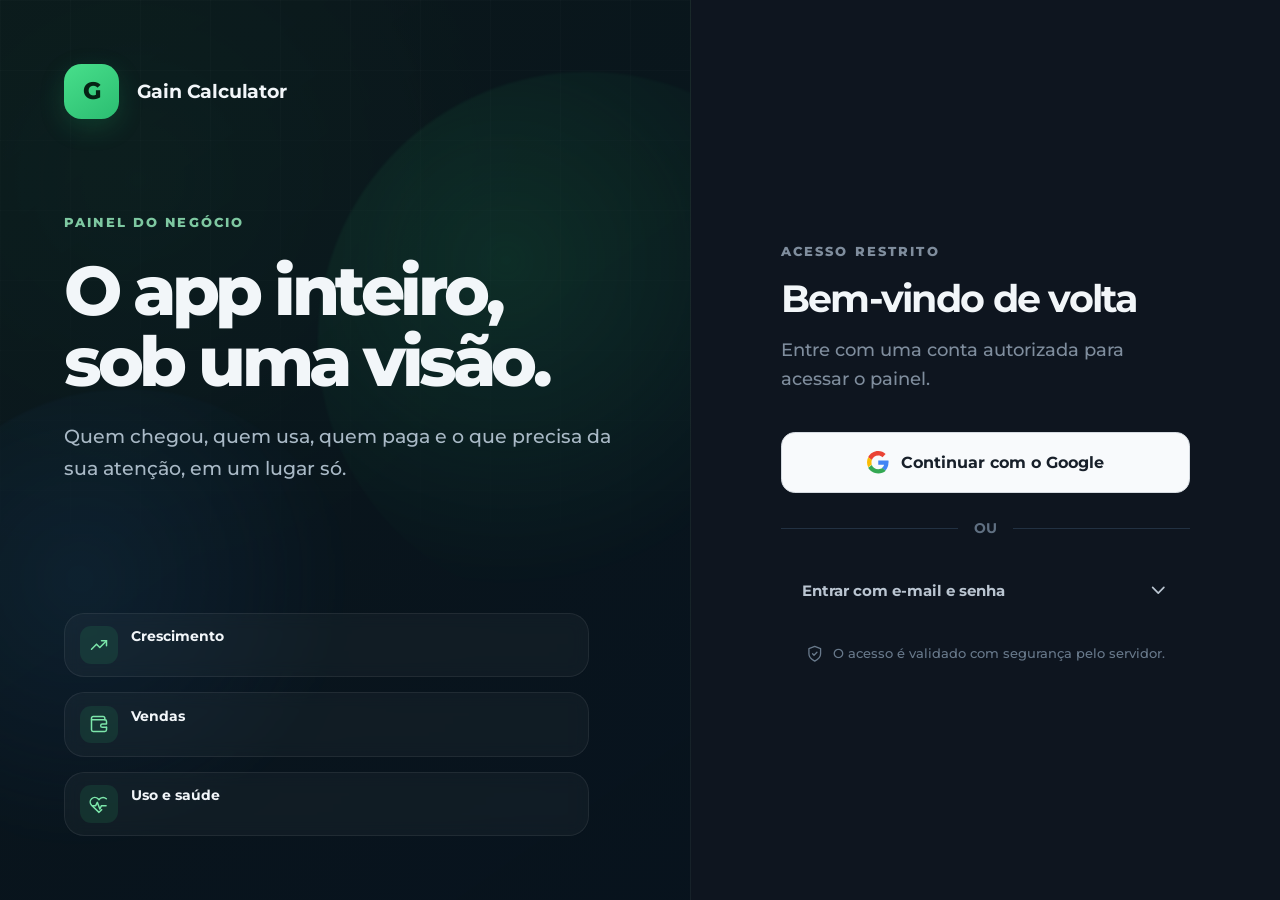
==== docs/admin/index.html @ 9982ad62 "Painel: passos da primeira vez na ordem real do app Co-Authored-By: Claude Opus 5.5 <noreply@anthrop" ====
<!doctype html>
<html lang="pt-BR">
<head>
  <meta charset="utf-8">
  <meta name="viewport" content="width=device-width, initial-scale=1, viewport-fit=cover">
  <meta name="theme-color" content="#0b1119">
  <meta name="description" content="Painel do Gain Calculator: novos usuários, vendas, uso do app e operação.">
  <title>Gain Control</title>
  <link rel="preconnect" href="https://fonts.googleapis.com">
  <link rel="preconnect" href="https://fonts.gstatic.com" crossorigin>
  <link href="https://fonts.googleapis.com/css2?family=Montserrat:wght@400;500;600;700;800&display=swap" rel="stylesheet">
  <link rel="stylesheet" href="./styles.css?v=20261112-mapa-de-uso-2">
</head>
<body>
  <svg class="svg-sprite" aria-hidden="true">
    <symbol id="i-activity" viewBox="0 0 24 24"><path d="M22 12h-4l-3 9L9 3l-3 9H2"/></symbol>
    <symbol id="i-alert" viewBox="0 0 24 24"><path d="m21.7 18-8-14a2 2 0 0 0-3.4 0l-8 14A2 2 0 0 0 4 21h16a2 2 0 0 0 1.7-3Z"/><path d="M12 9v4M12 17h.01"/></symbol>
    <symbol id="i-arrow-right" viewBox="0 0 24 24"><path d="M5 12h14M13 6l6 6-6 6"/></symbol>
    <symbol id="i-arrow-up" viewBox="0 0 24 24"><path d="M12 19V5M6 11l6-6 6 6"/></symbol>
    <symbol id="i-arrow-down" viewBox="0 0 24 24"><path d="M12 5v14M6 13l6 6 6-6"/></symbol>
    <symbol id="i-bar-chart" viewBox="0 0 24 24"><path d="M3 3v18h18M7 16v-5M12 16V8M17 16V5"/></symbol>
    <symbol id="i-bookmark" viewBox="0 0 24 24"><path d="M6 3h12a1 1 0 0 1 1 1v17l-7-4-7 4V4a1 1 0 0 1 1-1Z"/></symbol>
    <symbol id="i-bug" viewBox="0 0 24 24"><path d="m8 2 1.9 1.9M16 2l-1.9 1.9M9 7V6a3 3 0 0 1 6 0v1M8 11H3M21 11h-5M8 16H3M21 16h-5M18 11v3a6 6 0 0 1-12 0v-3a6 6 0 0 1 12 0ZM12 11v9"/></symbol>
    <symbol id="i-check" viewBox="0 0 24 24"><path d="m20 6-11 11-5-5"/></symbol>
    <symbol id="i-check-double" viewBox="0 0 24 24"><path d="m1.5 12.5 4 4 7.5-8.5"/><path d="m10 16.5 1.7 1.7L22.5 6"/></symbol>
    <symbol id="i-check-circle" viewBox="0 0 24 24"><circle cx="12" cy="12" r="9"/><path d="m8 12 2.5 2.5L16 9"/></symbol>
    <symbol id="i-chevron-down" viewBox="0 0 24 24"><path d="m6 9 6 6 6-6"/></symbol>
    <symbol id="i-chevron-right" viewBox="0 0 24 24"><path d="m9 18 6-6-6-6"/></symbol>
    <symbol id="i-clock" viewBox="0 0 24 24"><circle cx="12" cy="12" r="9"/><path d="M12 7v5l3 2"/></symbol>
    <symbol id="i-copy" viewBox="0 0 24 24"><rect x="8" y="8" width="12" height="12" rx="2"/><path d="M16 8V6a2 2 0 0 0-2-2H6a2 2 0 0 0-2 2v8a2 2 0 0 0 2 2h2"/></symbol>
    <symbol id="i-database" viewBox="0 0 24 24"><ellipse cx="12" cy="5" rx="8" ry="3"/><path d="M4 5v6c0 1.7 3.6 3 8 3s8-1.3 8-3V5M4 11v6c0 1.7 3.6 3 8 3s8-1.3 8-3v-6"/></symbol>
    <symbol id="i-device" viewBox="0 0 24 24"><rect x="7" y="2" width="10" height="20" rx="2"/><path d="M11 18h2"/></symbol>
    <symbol id="i-download" viewBox="0 0 24 24"><path d="M12 3v12m0 0 5-5m-5 5-5-5M5 21h14"/></symbol>
    <symbol id="i-external" viewBox="0 0 24 24"><path d="M15 3h6v6M10 14 21 3M18 13v6a2 2 0 0 1-2 2H5a2 2 0 0 1-2-2V8a2 2 0 0 1 2-2h6"/></symbol>
    <symbol id="i-filter" viewBox="0 0 24 24"><path d="M4 5h16M7 12h10M10 19h4"/></symbol>
    <symbol id="i-gauge" viewBox="0 0 24 24"><path d="M20 15a8 8 0 1 0-16 0M12 15l4-4M4.9 19h14.2"/></symbol>
    <symbol id="i-image" viewBox="0 0 24 24"><rect x="3" y="3" width="18" height="18" rx="2"/><circle cx="8.5" cy="8.5" r="1.5"/><path d="m21 15-5-5L5 21"/></symbol>
    <symbol id="i-heart-pulse" viewBox="0 0 24 24"><path d="M20.8 5.7a5.5 5.5 0 0 0-7.8 0L12 6.8l-1.1-1.1a5.5 5.5 0 0 0-7.8 7.8L12 22l3.2-3.2M3.5 14H8l2-4 3 8 2-4h5.5"/></symbol>
    <symbol id="i-key" viewBox="0 0 24 24"><circle cx="8" cy="15" r="4"/><path d="m11 12 9-9M16 4l4 4M14 6l2 2"/></symbol>
    <symbol id="i-layout" viewBox="0 0 24 24"><rect x="3" y="3" width="18" height="18" rx="2"/><path d="M9 3v18M9 9h12"/></symbol>
    <symbol id="i-loader" viewBox="0 0 24 24"><path d="M21 12a9 9 0 1 1-6.2-8.6"/></symbol>
    <symbol id="i-log-out" viewBox="0 0 24 24"><path d="M10 17l5-5-5-5M15 12H3M15 3h4a2 2 0 0 1 2 2v14a2 2 0 0 1-2 2h-4"/></symbol>
    <symbol id="i-menu" viewBox="0 0 24 24"><path d="M4 7h16M4 12h16M4 17h16"/></symbol>
    <symbol id="i-message" viewBox="0 0 24 24"><path d="M21 15a4 4 0 0 1-4 4H8l-5 3V7a4 4 0 0 1 4-4h10a4 4 0 0 1 4 4Z"/><path d="M8 9h8M8 13h5"/></symbol>
    <symbol id="i-more" viewBox="0 0 24 24"><circle cx="5" cy="12" r="1"/><circle cx="12" cy="12" r="1"/><circle cx="19" cy="12" r="1"/></symbol>
    <symbol id="i-package" viewBox="0 0 24 24"><path d="m12 3 9 5-9 5-9-5 9-5Z"/><path d="m3 8 9 5 9-5M3 8v8l9 5 9-5V8M12 13v8"/></symbol>
    <symbol id="i-paperclip" viewBox="0 0 24 24"><path d="M21 11.5 12.5 20a5.5 5.5 0 0 1-7.8-7.8l8.5-8.5a3.7 3.7 0 0 1 5.2 5.2l-8.5 8.5a1.8 1.8 0 0 1-2.6-2.6l7.9-7.8"/></symbol>
    <symbol id="i-plus" viewBox="0 0 24 24"><path d="M12 5v14M5 12h14"/></symbol>
    <symbol id="i-phone" viewBox="0 0 24 24"><path d="M22 16.9v3a2 2 0 0 1-2.2 2A19.8 19.8 0 0 1 3.1 5.2 2 2 0 0 1 5.1 3h3a2 2 0 0 1 2 1.7c.1 1 .4 2 .7 2.9a2 2 0 0 1-.5 2.1L9 11a16 16 0 0 0 4 4l1.3-1.3a2 2 0 0 1 2.1-.5c.9.3 1.9.6 2.9.7a2 2 0 0 1 1.7 2Z"/></symbol>
    <symbol id="i-refresh" viewBox="0 0 24 24"><path d="M20 11a8 8 0 1 0-2.3 5.7M20 4v7h-7"/></symbol>
    <symbol id="i-restore" viewBox="0 0 24 24"><path d="M3 12a9 9 0 1 0 3-6.7L3 8M3 3v5h5M12 7v5l3 2"/></symbol>
    <symbol id="i-search" viewBox="0 0 24 24"><circle cx="11" cy="11" r="7"/><path d="m20 20-4-4"/></symbol>
    <symbol id="i-send" viewBox="0 0 24 24"><path d="m22 2-7 20-4-9-9-4 20-7Z"/><path d="M22 2 11 13"/></symbol>
    <symbol id="i-server" viewBox="0 0 24 24"><rect x="3" y="4" width="18" height="6" rx="2"/><rect x="3" y="14" width="18" height="6" rx="2"/><path d="M7 7h.01M7 17h.01M11 7h6M11 17h6"/></symbol>
    <symbol id="i-shield" viewBox="0 0 24 24"><path d="M12 22s8-4 8-10V5l-8-3-8 3v7c0 6 8 10 8 10Z"/><path d="m9 12 2 2 4-4"/></symbol>
    <symbol id="i-sparkles" viewBox="0 0 24 24"><path d="m12 3-1.2 3.8L7 8l3.8 1.2L12 13l1.2-3.8L17 8l-3.8-1.2L12 3ZM5 15l-.8 2.2L2 18l2.2.8L5 21l.8-2.2L8 18l-2.2-.8L5 15ZM19 13l-.7 2.3L16 16l2.3.7L19 19l.7-2.3L22 16l-2.3-.7L19 13Z"/></symbol>
    <symbol id="i-trash" viewBox="0 0 24 24"><path d="M4 7h16M9 7V4.5A1.5 1.5 0 0 1 10.5 3h3A1.5 1.5 0 0 1 15 4.5V7M6 7l.9 12.1A2 2 0 0 0 8.9 21h6.2a2 2 0 0 0 2-1.9L18 7M10 11.5v5M14 11.5v5"/></symbol>
    <symbol id="i-terminal" viewBox="0 0 24 24"><rect x="3" y="4" width="18" height="16" rx="2"/><path d="m7 9 3 3-3 3M13 15h4"/></symbol>
    <symbol id="i-upload" viewBox="0 0 24 24"><path d="M12 21V9m0 0-5 5m5-5 5 5M5 3h14"/></symbol>
    <symbol id="i-users" viewBox="0 0 24 24"><path d="M16 21v-2a4 4 0 0 0-4-4H6a4 4 0 0 0-4 4v2M9 11a4 4 0 1 0 0-8 4 4 0 0 0 0 8ZM22 21v-2a4 4 0 0 0-3-3.9M16 3.1a4 4 0 0 1 0 7.8"/></symbol>
    <symbol id="i-x" viewBox="0 0 24 24"><path d="m6 6 12 12M18 6 6 18"/></symbol>
    <symbol id="i-wallet" viewBox="0 0 24 24"><path d="M19 7V5a2 2 0 0 0-2-2H5a2 2 0 0 0-2 2v14a2 2 0 0 0 2 2h14a2 2 0 0 0 2-2v-3"/><path d="M3 7h16a2 2 0 0 1 2 2v3h-5a2 2 0 0 0 0 4h5"/></symbol>
    <symbol id="i-cpu" viewBox="0 0 24 24"><rect x="5" y="5" width="14" height="14" rx="2"/><rect x="9" y="9" width="6" height="6" rx="1"/><path d="M9 2v3M15 2v3M9 19v3M15 19v3M2 9h3M2 15h3M19 9h3M19 15h3"/></symbol>
    <symbol id="i-trending" viewBox="0 0 24 24"><path d="m3 17 6-6 4 4 8-8"/><path d="M15 7h6v6"/></symbol>
    <symbol id="i-gift" viewBox="0 0 24 24"><rect x="3" y="8" width="18" height="4" rx="1"/><path d="M12 8v13M19 12v7a2 2 0 0 1-2 2H7a2 2 0 0 1-2-2v-7M7.5 8a2.5 2.5 0 0 1 0-5C9.5 3 12 8 12 8s2.5-5 4.5-5a2.5 2.5 0 0 1 0 5"/></symbol>
    <symbol id="i-info" viewBox="0 0 24 24"><circle cx="12" cy="12" r="9"/><path d="M12 16v-4M12 8h.01"/></symbol>
  </svg>

  <noscript>
    <div class="noscript">Este painel precisa de JavaScript para autenticar e consultar os dados administrativos.</div>
  </noscript>

  <section id="auth-view" class="auth-shell">
    <div class="auth-story" aria-hidden="true">
      <div class="auth-brand">
        <span class="brand-mark brand-mark--large">G</span>
        <span>Gain Calculator</span>
      </div>
      <div class="auth-message">
        <span class="eyebrow eyebrow--light">Painel do negócio</span>
        <h1>O app inteiro,<br>sob uma visão.</h1>
        <p>Quem chegou, quem usa, quem paga e o que precisa da sua atenção, em um lugar só.</p>
      </div>
      <div class="auth-features">
        <div><span class="feature-icon"><svg><use href="#i-trending"/></svg></span><span><strong>Crescimento</strong><small>Funil do cadastro à assinatura.</small></span></div>
        <div><span class="feature-icon"><svg><use href="#i-wallet"/></svg></span><span><strong>Vendas</strong><small>Receita, assinantes e testes acabando.</small></span></div>
        <div><span class="feature-icon"><svg><use href="#i-heart-pulse"/></svg></span><span><strong>Uso e saúde</strong><small>Quem usa, quem parou e o sistema.</small></span></div>
      </div>
      <span class="auth-orb auth-orb--one"></span>
      <span class="auth-orb auth-orb--two"></span>
    </div>

    <div class="auth-panel">
      <div class="auth-card">
        <div class="auth-mobile-brand">
          <span class="brand-mark">G</span>
          <span>Gain Control</span>
        </div>
        <span class="eyebrow">Acesso restrito</span>
        <h2>Bem-vindo de volta</h2>
        <p class="auth-copy">Entre com uma conta autorizada para acessar o painel.</p>

        <button id="google-login" class="button button--google" type="button">
          <svg class="google-mark" viewBox="0 0 48 48" aria-hidden="true">
            <path fill="#EA4335" d="M24 9.5c3.5 0 6.6 1.2 9 3.6l6.7-6.7C35.6 2.6 30.2 0 24 0 14.6 0 6.4 5.4 2.5 13.2l7.8 6.1C12.2 13.3 17.6 9.5 24 9.5z"/>
            <path fill="#4285F4" d="M46.1 24.6c0-1.6-.1-3.1-.4-4.6H24v9.1h12.4c-.5 2.9-2.2 5.3-4.7 6.9l7.3 5.7c4.3-3.9 6.8-9.7 6.8-17.1z"/>
            <path fill="#FBBC05" d="M10.3 28.7c-.5-1.4-.8-2.9-.8-4.7s.3-3.3.8-4.7l-7.8-6.1C.9 16.6 0 20.2 0 24s.9 7.4 2.5 10.8l7.8-6.1z"/>
            <path fill="#34A853" d="M24 48c6.5 0 11.9-2.1 15.9-5.8l-7.3-5.7c-2 1.4-4.7 2.3-8.6 2.3-6.4 0-11.8-3.8-13.7-9.1l-7.8 6.1C6.4 42.6 14.6 48 24 48z"/>
          </svg>
          Continuar com o Google
        </button>

        <div class="auth-divider"><span>ou</span></div>

        <button id="show-email-login" class="button button--quiet auth-email-toggle" type="button">
          Entrar com e-mail e senha
          <svg class="icon"><use href="#i-chevron-down"/></svg>
        </button>

        <form id="email-login-form" class="auth-form" hidden>
          <label class="field-label" for="email">E-mail</label>
          <div class="field-wrap">
            <input id="email" name="email" type="email" autocomplete="username" placeholder="voce@exemplo.com" required>
          </div>
          <label class="field-label" for="password">Senha</label>
          <div class="field-wrap">
            <input id="password" name="password" type="password" autocomplete="current-password" required>
          </div>
          <button id="email-login" class="button button--primary button--full" type="submit">Entrar no painel</button>
        </form>

        <div id="auth-message" class="inline-message inline-message--error" role="alert" hidden></div>
        <p class="auth-security"><svg class="icon"><use href="#i-shield"/></svg> O acesso é validado com segurança pelo servidor.</p>
      </div>
    </div>
  </section>

  <div id="app-view" class="app-shell" hidden>
    <div id="sidebar-backdrop" class="sidebar-backdrop" hidden></div>
    <aside id="sidebar" class="sidebar" aria-label="Navegação principal">
      <div class="sidebar-brand">
        <span class="brand-mark">G</span>
        <span class="brand-copy"><strong>Gain Control</strong><small>Painel do negócio</small></span>
        <button id="close-sidebar" class="icon-button sidebar-close" type="button" aria-label="Fechar menu"><svg class="icon"><use href="#i-x"/></svg></button>
      </div>

      <nav class="main-nav">
        <div class="nav-section">
          <span class="nav-label">Painel</span>
          <button class="nav-item" type="button" data-page="overview"><svg class="icon"><use href="#i-layout"/></svg><span>Visão geral</span></button>
        </div>
        <div class="nav-section">
          <span class="nav-label">Negócio</span>
          <button class="nav-item" type="button" data-page="growth"><svg class="icon"><use href="#i-trending"/></svg><span>Novos usuários</span></button>
          <button class="nav-item" type="button" data-page="sales"><svg class="icon"><use href="#i-wallet"/></svg><span>Vendas</span></button>
          <button class="nav-item" type="button" data-page="adoption"><svg class="icon"><use href="#i-bar-chart"/></svg><span>Uso e adoção</span></button>
        </div>
        <div class="nav-section">
          <span class="nav-label">Clientes</span>
          <button class="nav-item" type="button" data-page="users"><svg class="icon"><use href="#i-users"/></svg><span>Usuários</span><span id="nav-users-badge" class="nav-badge" hidden></span></button>
          <button class="nav-item" type="button" data-page="referrals"><svg class="icon"><use href="#i-gift"/></svg><span>Indicações</span></button>
          <button class="nav-item" type="button" data-page="broadcast"><svg class="icon"><use href="#i-send"/></svg><span>Comunicados</span></button>
        </div>
        <div class="nav-section">
          <span class="nav-label">Produto</span>
          <button class="nav-item" type="button" data-page="assistant"><svg class="icon"><use href="#i-message"/></svg><span>Gain IA</span><span class="nav-badge nav-badge--ai">IA</span></button>
          <button class="nav-item" type="button" data-page="news"><svg class="icon"><use href="#i-sparkles"/></svg><span>Novidades</span></button>
        </div>
        <div class="nav-section">
          <span class="nav-label">Sistema</span>
          <button class="nav-item" type="button" data-page="services"><svg class="icon"><use href="#i-server"/></svg><span>Status</span><span id="nav-services-status" class="nav-status-dot" hidden></span></button>
          <button class="nav-item" type="button" data-page="diagnostics"><svg class="icon"><use href="#i-bug"/></svg><span>Diagnósticos</span><span id="nav-diagnostics-badge" class="nav-badge nav-badge--alert" hidden></span></button>
          <button class="nav-item" type="button" data-page="whatsapp"><svg class="icon"><use href="#i-phone"/></svg><span>WhatsApp</span></button>
          <button class="nav-item" type="button" data-page="traces"><svg class="icon"><use href="#i-terminal"/></svg><span>Rastros</span></button>
          <button class="nav-item" type="button" data-page="vitals"><svg class="icon"><use href="#i-heart-pulse"/></svg><span>Travamentos</span></button>
        </div>
      </nav>

      <div class="sidebar-footer">
        <div class="environment-pill"><span class="status-dot status-dot--ok"></span><span>Produção</span></div>
        <button id="sidebar-account" class="account-card" type="button">
          <span id="sidebar-avatar" class="account-avatar">A</span>
          <span class="account-copy"><strong id="sidebar-account-name">Administrador</strong><small id="sidebar-account-email"></small></span>
          <svg class="icon"><use href="#i-more"/></svg>
        </button>
        <div id="account-menu" class="account-menu" hidden>
          <div class="account-menu-head"><strong id="menu-account-email"></strong><small>Sessão desta aba</small></div>
          <button id="logout" type="button"><svg class="icon"><use href="#i-log-out"/></svg>Sair com segurança</button>
        </div>
      </div>
    </aside>

    <div class="workspace">
      <header class="topbar">
        <button id="open-sidebar" class="icon-button mobile-menu" type="button" aria-label="Abrir menu"><svg class="icon"><use href="#i-menu"/></svg></button>
        <div class="topbar-title">
          <span id="page-eyebrow" class="eyebrow">Painel</span>
          <h1 id="page-title">Visão geral</h1>
        </div>
        <div class="topbar-actions">
          <div id="sync-copy" class="sync-copy"><span class="status-dot status-dot--ok"></span><span id="last-sync">Aguardando dados</span></div>
          <button id="refresh-page" class="button button--secondary button--compact" type="button">
            <svg class="icon"><use href="#i-refresh"/></svg><span>Atualizar</span>
          </button>
          <button id="topbar-account" class="topbar-avatar" type="button" aria-label="Abrir menu da conta">A</button>
        </div>
      </header>

      <main id="page-content" class="page-content" tabindex="-1"></main>
    </div>
  </div>

  <dialog id="detail-dialog" class="detail-dialog" aria-labelledby="detail-title">
    <div id="detail-content" class="detail-content"></div>
  </dialog>

  <dialog id="confirm-dialog" class="confirm-dialog" aria-labelledby="confirm-title">
    <form method="dialog" class="confirm-card">
      <span id="confirm-icon" class="confirm-icon"><svg><use href="#i-alert"/></svg></span>
      <span id="confirm-eyebrow" class="eyebrow">Confirmação</span>
      <h2 id="confirm-title">Confirmar ação</h2>
      <p id="confirm-message"></p>
      <div id="confirm-extra"></div>
      <div class="confirm-actions">
        <button class="button button--secondary" value="cancel">Cancelar</button>
        <button id="confirm-action" class="button button--danger" value="confirm">Confirmar</button>
      </div>
    </form>
  </dialog>

  <div id="toast-region" class="toast-region" aria-live="polite" aria-atomic="true"></div>

  <script src="./app.js?v=20261112-mapa-de-uso-2" defer></script>
</body>
</html>
---- docs/admin/styles.css ----
:root {
  color-scheme: dark;
  --font: "Montserrat", system-ui, -apple-system, BlinkMacSystemFont, "Segoe UI", sans-serif;
  --bg: #0a0f16;
  --bg-soft: #0e151f;
  --sidebar: #0b1119;
  --surface: #111a25;
  --surface-2: #162230;
  --surface-3: #1b2938;
  --field: #0d151f;
  --line: #223142;
  --line-soft: #192737;
  --text: #f2f6f9;
  --text-soft: #bac5d1;
  --muted: #7f8d9d;
  --green: #34d47b;
  --green-strong: #20c96d;
  --green-soft: rgba(52, 212, 123, .12);
  --blue: #5b9bff;
  --blue-soft: rgba(91, 155, 255, .12);
  --purple: #a17af6;
  --purple-soft: rgba(161, 122, 246, .12);
  --yellow: #f5c84b;
  --yellow-soft: rgba(245, 200, 75, .12);
  --red: #ff6b70;
  --red-soft: rgba(255, 107, 112, .12);
  --cyan: #4dd8e6;
  --cyan-soft: rgba(77, 216, 230, .12);
  --shadow: 0 20px 60px rgba(0, 0, 0, .22);
  --shadow-soft: 0 10px 30px rgba(0, 0, 0, .13);
  --radius-sm: 0.625rem;
  --radius: 0.875rem;
  --radius-lg: 1.25rem;
  --radius-xl: 1.625rem;
  --sidebar-width: 16.25rem;
  --topbar-height: 5rem;
}

* { box-sizing: border-box; }

/* Escala do painel ------------------------------------------------------
   Todo o dimensionamento deste arquivo esta em rem, entao esta unica linha
   comanda o tamanho aparente do hub inteiro: 125% entrega, com o navegador
   em 100%, o mesmo tamanho que antes so aparecia com o zoom em 125%.
   Os pontos de quebra la embaixo acompanham a escala (originais x 1,25).
   Ajustar so este valor reescala tipografia, espacamentos e controles juntos. */
html {
  font-size: 125%;
  min-width: 320px;
  background: var(--bg);
  scroll-behavior: smooth;
}

/* Em telas estreitas a escala volta ao natural: ampliar num aparelho de mao
   tiraria conteudo da tela em vez de facilitar a leitura. */
@media (max-width: 600px) { html { font-size: 106.25%; } }

body {
  min-height: 100vh;
  margin: 0;
  overflow-x: hidden;
  background:
    radial-gradient(56.25rem 35rem at 85% -20%, rgba(39, 97, 158, .09), transparent 70%),
    var(--bg);
  color: var(--text);
  font: 500 0.875rem/1.55 var(--font);
  -webkit-font-smoothing: antialiased;
}

button, input, select, textarea { font: inherit; }
button { color: inherit; }
button, [role="button"] { -webkit-tap-highlight-color: transparent; }
a { color: inherit; }
[hidden] { display: none !important; }

::selection { background: rgba(52, 212, 123, .24); color: #fff; }
::-webkit-scrollbar { width: 0.625rem; height: 0.625rem; }
::-webkit-scrollbar-track { background: transparent; }
::-webkit-scrollbar-thumb { border: 3px solid transparent; border-radius: 999px; background: #344457; background-clip: padding-box; }
::-webkit-scrollbar-thumb:hover { background: #42546a; background-clip: padding-box; }

.svg-sprite { position: absolute; width: 0; height: 0; overflow: hidden; }
.icon { width: 1.125rem; height: 1.125rem; flex: 0 0 auto; fill: none; stroke: currentColor; stroke-width: 1.8; stroke-linecap: round; stroke-linejoin: round; }
.spin { animation: spin .75s linear infinite; }
@keyframes spin { to { transform: rotate(360deg); } }

.noscript {
  position: fixed; z-index: 999; inset: 1rem 1rem auto; padding: 0.875rem 1.125rem;
  border: 1px solid rgba(255, 107, 112, .3); border-radius: var(--radius);
  background: #25151a; color: #ffdadd; text-align: center;
}

/* Autenticação */
.auth-shell { min-height: 100vh; display: grid; grid-template-columns: minmax(27.5rem, 1.08fr) minmax(26.25rem, .92fr); }
.auth-story {
  position: relative; isolation: isolate; min-height: 100vh; overflow: hidden;
  display: flex; flex-direction: column; padding: clamp(2.125rem, 5vw, 4.5rem);
  background:
    linear-gradient(145deg, rgba(11, 25, 27, .86), rgba(7, 19, 30, .94)),
    radial-gradient(circle at 20% 20%, #164d34, transparent 42%);
  border-right: 1px solid rgba(255, 255, 255, .06);
}
.auth-story::before {
  content: ""; position: absolute; z-index: -2; inset: 0;
  background:
    linear-gradient(rgba(255,255,255,.025) 1px, transparent 1px),
    linear-gradient(90deg, rgba(255,255,255,.025) 1px, transparent 1px);
  background-size: 3.5rem 3.5rem;
  mask-image: linear-gradient(to bottom, rgba(0,0,0,.7), transparent 90%);
}
.auth-brand { display: flex; align-items: center; gap: 0.875rem; font-weight: 700; font-size: 0.9375rem; letter-spacing: -.01em; }
.brand-mark {
  width: 2.375rem; height: 2.375rem; display: grid; place-items: center; flex: 0 0 auto;
  border-radius: 0.75rem; background: linear-gradient(145deg, #48df8b, #2bbd71);
  color: #062214; font-size: 1.0625rem; font-weight: 800; box-shadow: 0 8px 26px rgba(32,201,109,.18);
}
.brand-mark--large { width: 2.75rem; height: 2.75rem; border-radius: 0.875rem; font-size: 1.1875rem; }
.auth-message { max-width: 40.625rem; margin: auto 0 2rem; }
.eyebrow { color: var(--muted); font-size: 0.625rem; font-weight: 800; letter-spacing: .17em; line-height: 1.2; text-transform: uppercase; }
.eyebrow--light { color: rgba(151, 238, 190, .82); }
.auth-message h1 { margin: 1.0625rem 0 1.25rem; font-size: clamp(2.625rem, 5.4vw, 4.75rem); line-height: 1.02; letter-spacing: -.065em; font-weight: 800; }
.auth-message p { max-width: 35.625rem; margin: 0; color: #a9b9c6; font-size: clamp(0.9375rem, 1.25vw, 1.125rem); line-height: 1.7; }
.auth-features { display: grid; grid-template-columns: repeat(3, 1fr); gap: 0.75rem; margin-top: auto; }
.auth-features > div {
  min-width: 0; display: flex; align-items: flex-start; gap: 0.6875rem; padding: 0.875rem;
  border: 1px solid rgba(255,255,255,.07); border-radius: 1rem; background: rgba(255,255,255,.035); backdrop-filter: blur(8px);
}
.feature-icon { width: 1.875rem; height: 1.875rem; display: grid; place-items: center; flex: 0 0 auto; border-radius: 0.5625rem; background: rgba(52,212,123,.11); color: #7ce6aa; }
.feature-icon svg { width: 1rem; height: 1rem; fill: none; stroke: currentColor; stroke-width: 1.8; stroke-linecap: round; stroke-linejoin: round; }
.auth-features strong, .auth-features small { display: block; }
.auth-features strong { margin-top: 1px; font-size: 0.6875rem; line-height: 1.35; }
.auth-features small { margin-top: 0.1875rem; color: #8093a3; font-size: 0.5625rem; line-height: 1.45; }
.auth-orb { position: absolute; z-index: -1; border-radius: 50%; filter: blur(1px); opacity: .58; }
.auth-orb--one { width: 26.875rem; height: 26.875rem; top: 8%; right: -24%; background: radial-gradient(circle at 35% 35%, rgba(49,211,123,.22), rgba(49,211,123,0) 67%); }
.auth-orb--two { width: 23.75rem; height: 23.75rem; bottom: 4%; left: -16%; background: radial-gradient(circle at 40% 40%, rgba(58,132,220,.18), rgba(58,132,220,0) 68%); }
.auth-panel { min-height: 100vh; display: grid; place-items: center; padding: 2.5rem clamp(1.75rem, 7vw, 6.875rem); background: var(--bg-soft); }
.auth-card { width: min(100%, 26.875rem); }
.auth-mobile-brand { display: none; align-items: center; gap: 0.75rem; margin-bottom: 3.5rem; font-weight: 700; }
.auth-card h2 { margin: 0.625rem 0 0.625rem; font-size: clamp(1.75rem, 3vw, 2.375rem); line-height: 1.2; letter-spacing: -.045em; }
.auth-copy { margin: 0 0 1.875rem; color: var(--muted); line-height: 1.7; }
.auth-divider { display: flex; align-items: center; gap: 0.8125rem; margin: 1.25rem 0; color: #607082; font-size: 0.6875rem; font-weight: 700; text-transform: uppercase; }
.auth-divider::before, .auth-divider::after { content: ""; flex: 1; height: 1px; background: var(--line); }
.auth-email-toggle { width: 100%; justify-content: space-between !important; }
.auth-form { margin-top: 1.125rem; padding-top: 0.125rem; }
.field-label { display: block; margin: 0.9375rem 0 0.4375rem; color: var(--text-soft); font-size: 0.6875rem; font-weight: 700; }
.field-wrap { position: relative; }
input, select, textarea {
  width: 100%; min-height: 2.75rem; border: 1px solid var(--line); border-radius: 0.6875rem;
  outline: 0; background: var(--field); color: var(--text); transition: border-color .16s, box-shadow .16s, background .16s;
}
input, select { padding: 0 0.8125rem; }
textarea { min-height: 8.125rem; padding: 0.75rem 0.8125rem; resize: vertical; line-height: 1.55; }
select { appearance: none; padding-right: 2.375rem; background-image: linear-gradient(45deg,transparent 50%,#74859a 50%),linear-gradient(135deg,#74859a 50%,transparent 50%); background-position: calc(100% - 1.0625rem) 1.1875rem,calc(100% - 0.75rem) 1.1875rem; background-size: 0.3125rem 0.3125rem; background-repeat: no-repeat; }
input::placeholder, textarea::placeholder { color: #56677a; }
input:focus, select:focus, textarea:focus { border-color: rgba(91,155,255,.7); box-shadow: 0 0 0 3px rgba(91,155,255,.1); background: #0e1823; }
.auth-form .button { margin-top: 1.25rem; }
.auth-security { display: flex; align-items: center; justify-content: center; gap: 0.4375rem; margin: 1.375rem 0 0; color: #68798b; font-size: 0.625rem; }
.auth-security .icon { width: 0.875rem; height: 0.875rem; }
.google-mark { width: 1.125rem; height: 1.125rem; }

/* Botões e mensagens */
.button {
  min-height: 2.625rem; display: inline-flex; align-items: center; justify-content: center; gap: 0.5625rem; padding: 0 1rem;
  border: 1px solid transparent; border-radius: 0.6875rem; cursor: pointer; font-size: 0.75rem; font-weight: 700;
  white-space: nowrap; transition: transform .15s, border-color .15s, background .15s, color .15s, opacity .15s;
}
.button:hover:not(:disabled) { transform: translateY(-1px); }
.button:active:not(:disabled) { transform: translateY(0); }
.button:disabled { opacity: .46; cursor: not-allowed; }
.button--primary { background: var(--green-strong); color: #042314; box-shadow: 0 8px 22px rgba(32,201,109,.12); }
.button--primary:hover:not(:disabled) { background: #2dd578; }
.button--secondary { border-color: var(--line); background: var(--surface); color: var(--text-soft); }
.button--secondary:hover:not(:disabled) { border-color: #34465a; background: var(--surface-2); color: var(--text); }
.button--quiet { border-color: transparent; background: transparent; color: var(--text-soft); }
.button--quiet:hover:not(:disabled) { background: rgba(255,255,255,.04); color: var(--text); }
.button--danger { background: var(--red); color: #270407; }
.button--danger-soft { border-color: rgba(255,107,112,.24); background: var(--red-soft); color: #ff9296; }
.button--warning-soft { border-color: rgba(245,200,75,.22); background: var(--yellow-soft); color: var(--yellow); }
.button--google { width: 100%; min-height: 3.0625rem; border-color: #d5dae0; background: #f8fafc; color: #18202a; font-size: 0.8125rem; }
.button--google:hover:not(:disabled) { background: #fff; }
.button--full { width: 100%; }
.button--compact { min-height: 2.25rem; padding: 0 0.75rem; border-radius: 0.625rem; font-size: 0.6875rem; }
.button--icon { width: 2.375rem; padding: 0; }
.icon-button {
  width: 2.375rem; height: 2.375rem; display: grid; place-items: center; padding: 0; border: 1px solid var(--line);
  border-radius: 0.6875rem; background: var(--surface); color: var(--text-soft); cursor: pointer; transition: .15s;
}
.icon-button:hover { border-color: #34465a; background: var(--surface-2); color: var(--text); }
.inline-message { margin-top: 1rem; padding: 0.6875rem 0.8125rem; border: 1px solid; border-radius: 0.6875rem; font-size: 0.6875rem; line-height: 1.55; }
.inline-message--error { border-color: rgba(255,107,112,.25); background: var(--red-soft); color: #ff9da0; }
.inline-message--success { border-color: rgba(52,212,123,.25); background: var(--green-soft); color: #77e5a9; }

/* Estrutura do app */
.app-shell { min-height: 100vh; }
.sidebar {
  position: fixed; z-index: 30; inset: 0 auto 0 0; width: var(--sidebar-width); display: flex; flex-direction: column;
  padding: 1.125rem 0.875rem 0.875rem; border-right: 1px solid var(--line-soft); background: rgba(11,17,25,.97); backdrop-filter: blur(18px);
}
.sidebar-brand { height: 3rem; display: flex; align-items: center; gap: 0.6875rem; padding: 0 0.5rem; }
.brand-copy { min-width: 0; }
.brand-copy strong, .brand-copy small { display: block; }
.brand-copy strong { font-size: 0.8125rem; line-height: 1.3; letter-spacing: -.02em; }
.brand-copy small { margin-top: 0.125rem; color: var(--muted); font-size: 0.5625rem; }
.sidebar-close { display: none; margin-left: auto; }
.main-nav { flex: 1; overflow: auto; margin-top: 1.1875rem; padding: 0 0.1875rem 0.625rem; }
.nav-section + .nav-section { margin-top: 1rem; }
.nav-label { display: block; padding: 0 0.625rem 0.3125rem; color: #566577; font-size: 0.5625rem; font-weight: 800; letter-spacing: .16em; text-transform: uppercase; }
.nav-item {
  position: relative; width: 100%; min-height: 2.5625rem; display: flex; align-items: center; gap: 0.6875rem; padding: 0 0.6875rem;
  border: 0; border-radius: 0.625rem; background: transparent; color: #8493a4; cursor: pointer; font-size: 0.6875rem; font-weight: 650; text-align: left; transition: .15s;
}
.nav-item + .nav-item { margin-top: 0.125rem; }
.nav-item::before { content: ""; position: absolute; left: -0.1875rem; width: 0.1875rem; height: 1.125rem; border-radius: 0 0.25rem 0.25rem 0; background: transparent; }
.nav-item:hover { background: rgba(255,255,255,.035); color: #cbd4dc; }
.nav-item[aria-current="page"] { background: rgba(52,212,123,.09); color: #e9f9f0; }
.nav-item[aria-current="page"]::before { background: var(--green); }
.nav-item[aria-current="page"] .icon { color: var(--green); }
.nav-item .icon { width: 1.0625rem; height: 1.0625rem; }
.nav-item > span:nth-child(2) { flex: 1; }
.nav-badge { min-width: 1.3125rem; height: 1.1875rem; display: grid; place-items: center; padding: 0 0.375rem; border-radius: 999px; background: var(--surface-3); color: var(--text-soft); font-size: 0.5625rem; font-variant-numeric: tabular-nums; }
.nav-badge--alert { background: var(--red-soft); color: #ff9296; }
.nav-status-dot { width: 0.4375rem; height: 0.4375rem; border-radius: 50%; background: var(--green); box-shadow: 0 0 0 4px var(--green-soft); }
.nav-status-dot.is-error { background: var(--red); box-shadow: 0 0 0 4px var(--red-soft); }
.sidebar-footer { position: relative; margin-top: auto; padding: 0.75rem 0.1875rem 0; border-top: 1px solid var(--line-soft); }
.environment-pill { display: flex; align-items: center; gap: 0.5rem; padding: 0.3125rem 0.5625rem 0.75rem; color: var(--muted); font-size: 0.5625rem; font-weight: 700; }
.status-dot { width: 0.4375rem; height: 0.4375rem; display: inline-block; flex: 0 0 auto; border-radius: 50%; background: var(--muted); }
.status-dot--ok { background: var(--green); box-shadow: 0 0 0 3px var(--green-soft); }
.status-dot--warn { background: var(--yellow); box-shadow: 0 0 0 3px var(--yellow-soft); }
.status-dot--error { background: var(--red); box-shadow: 0 0 0 3px var(--red-soft); }
.account-card { width: 100%; display: flex; align-items: center; gap: 0.625rem; padding: 0.5rem; border: 0; border-radius: 0.75rem; background: transparent; color: var(--text); cursor: pointer; text-align: left; }
.account-card:hover { background: rgba(255,255,255,.035); }
.account-avatar, .topbar-avatar, .avatar {
  display: grid; place-items: center; flex: 0 0 auto; border-radius: 50%;
  background: linear-gradient(145deg, #24405c, #26354c); color: #dce9f4; font-weight: 800; text-transform: uppercase;
}
.account-avatar { width: 2.125rem; height: 2.125rem; font-size: 0.6875rem; }
.account-copy { min-width: 0; flex: 1; }
.account-copy strong, .account-copy small { display: block; overflow: hidden; text-overflow: ellipsis; white-space: nowrap; }
.account-copy strong { font-size: 0.625rem; }
.account-copy small { margin-top: 0.125rem; color: var(--muted); font-size: 0.5rem; }
.account-card > .icon { width: 1rem; color: var(--muted); }
.account-menu { position: absolute; z-index: 35; left: 0.1875rem; right: 0.1875rem; bottom: 3.875rem; overflow: hidden; border: 1px solid var(--line); border-radius: 0.8125rem; background: #121d29; box-shadow: var(--shadow); }
.account-menu-head { padding: 0.8125rem; border-bottom: 1px solid var(--line-soft); }
.account-menu-head strong, .account-menu-head small { display: block; overflow: hidden; text-overflow: ellipsis; white-space: nowrap; }
.account-menu-head strong { font-size: 0.5625rem; }
.account-menu-head small { margin-top: 0.1875rem; color: var(--muted); font-size: 0.5rem; }
.account-menu button { width: 100%; display: flex; align-items: center; gap: 0.5625rem; padding: 0.6875rem 0.8125rem; border: 0; background: transparent; color: #ff9296; cursor: pointer; font-size: 0.625rem; font-weight: 700; text-align: left; }
.account-menu button:hover { background: var(--red-soft); }
.workspace { min-height: 100vh; margin-left: var(--sidebar-width); }
.topbar {
  position: sticky; z-index: 20; top: 0; height: var(--topbar-height); display: flex; align-items: center; gap: 1rem;
  padding: 0 clamp(1.375rem, 3.2vw, 3.125rem); border-bottom: 1px solid rgba(34,49,66,.8); background: rgba(10,15,22,.86); backdrop-filter: blur(18px);
}
.mobile-menu { display: none; }
.topbar-title { min-width: 0; flex: 1; }
.topbar-title h1 { margin: 0.25rem 0 0; font-size: 1.125rem; line-height: 1.2; letter-spacing: -.035em; }
.topbar-actions { display: flex; align-items: center; gap: 0.625rem; }
.sync-copy { display: flex; align-items: center; gap: 0.5rem; margin-right: 0.25rem; color: var(--muted); font-size: 0.5625rem; }
.topbar-avatar { width: 2.1875rem; height: 2.1875rem; border: 1px solid #324359; cursor: pointer; font-size: 0.6875rem; }
.page-content { width: 100%; max-width: 102.5rem; margin: 0 auto; padding: 1.9375rem clamp(1.375rem, 3.2vw, 3.125rem) 5rem; outline: none; }
.sidebar-backdrop { position: fixed; z-index: 25; inset: 0; background: rgba(0,0,0,.62); backdrop-filter: blur(3px); }

/* Cabeçalhos e cards */
.page-heading { display: flex; align-items: flex-start; justify-content: space-between; gap: 1.375rem; margin-bottom: 1.5625rem; }
.page-heading-copy { max-width: 47.5rem; }
.page-heading h2 { margin: 0; font-size: clamp(1.5625rem, 2.4vw, 2.125rem); line-height: 1.22; letter-spacing: -.05em; }
.page-heading p { margin: 0.5rem 0 0; color: var(--muted); font-size: 0.75rem; line-height: 1.65; }
.page-heading-actions { display: flex; align-items: center; flex: 0 0 auto; gap: 0.5625rem; flex-wrap: wrap; }
.section-title { margin: 0; font-size: 0.875rem; line-height: 1.35; letter-spacing: -.025em; }
.section-copy { margin: 0.3125rem 0 0; color: var(--muted); font-size: 0.625rem; line-height: 1.55; }
.metric-grid { display: grid; grid-template-columns: repeat(4, minmax(0,1fr)); gap: 0.8125rem; margin-bottom: 1.125rem; }
.metric-grid--five { grid-template-columns: repeat(5, minmax(0,1fr)); }
.metric-card, .panel, .table-card, .feature-card {
  border: 1px solid var(--line-soft); background: linear-gradient(145deg, rgba(18,28,40,.96), rgba(15,24,35,.96)); box-shadow: var(--shadow-soft);
}
.metric-card { position: relative; min-width: 0; min-height: 8.6875rem; padding: 1.125rem; overflow: hidden; border-radius: var(--radius-lg); }
.metric-card::after { content: ""; position: absolute; width: 6.875rem; height: 6.875rem; right: -3.4375rem; top: -3.4375rem; border-radius: 50%; background: var(--metric-soft, rgba(255,255,255,.025)); }
.metric-head { display: flex; align-items: center; justify-content: space-between; gap: 0.75rem; }
.metric-label { color: var(--muted); font-size: 0.5625rem; font-weight: 800; letter-spacing: .07em; text-transform: uppercase; }
.metric-icon { width: 1.875rem; height: 1.875rem; display: grid; place-items: center; border-radius: 0.5625rem; background: var(--metric-soft, rgba(255,255,255,.045)); color: var(--metric-color, var(--text-soft)); }
.metric-icon .icon { width: 0.9375rem; height: 0.9375rem; }
.metric-value { margin-top: 1.0625rem; font-size: clamp(1.5rem, 2.1vw, 2rem); font-weight: 800; line-height: 1.05; letter-spacing: -.055em; font-variant-numeric: tabular-nums; }
.metric-foot { display: flex; align-items: center; gap: 0.375rem; min-height: 1rem; margin-top: 0.5625rem; color: var(--muted); font-size: 0.5625rem; }
.metric-foot strong { color: var(--metric-color, var(--text-soft)); font-weight: 700; }
.metric-green { --metric-color: var(--green); --metric-soft: var(--green-soft); }
.metric-blue { --metric-color: var(--blue); --metric-soft: var(--blue-soft); }
.metric-yellow { --metric-color: var(--yellow); --metric-soft: var(--yellow-soft); }
.metric-red { --metric-color: var(--red); --metric-soft: var(--red-soft); }
.metric-purple { --metric-color: var(--purple); --metric-soft: var(--purple-soft); }
.panel, .feature-card { border-radius: var(--radius-lg); }
.panel { min-width: 0; padding: 1.1875rem; }
.panel--flush { padding: 0; overflow: hidden; }
.panel-head { display: flex; align-items: flex-start; justify-content: space-between; gap: 0.875rem; margin-bottom: 1.0625rem; }
.panel-head--padded { padding: 1.1875rem 1.1875rem 0; }
.panel-actions { display: flex; align-items: center; gap: 0.4375rem; }
.text-button { display: inline-flex; align-items: center; gap: 0.375rem; padding: 0; border: 0; background: transparent; color: var(--green); cursor: pointer; font-size: 0.5625rem; font-weight: 700; }
.text-button:hover { color: #79e7aa; }
.text-button .icon { width: 0.875rem; height: 0.875rem; }
.dashboard-grid { display: grid; grid-template-columns: minmax(0, 1.38fr) minmax(18.75rem, .82fr); gap: 0.9375rem; margin-bottom: 0.9375rem; }
.dashboard-grid--equal { grid-template-columns: repeat(2, minmax(0,1fr)); }
.content-grid { display: grid; grid-template-columns: repeat(2, minmax(0,1fr)); gap: 0.9375rem; margin-bottom: 0.9375rem; }
.content-grid--wide-left { grid-template-columns: minmax(0, 1.35fr) minmax(18.75rem, .65fr); }
.span-2 { grid-column: 1 / -1; }

/* Estados, esqueletos e avisos */
.skeleton { position: relative; overflow: hidden; background: #1a2634 !important; color: transparent !important; border-color: transparent !important; }
.skeleton::before { content: ""; position: absolute; inset: 0; transform: translateX(-100%); background: linear-gradient(90deg,transparent,rgba(255,255,255,.045),transparent); animation: shimmer 1.35s infinite; }
@keyframes shimmer { to { transform: translateX(100%); } }
.skeleton-line { height: 0.5625rem; border-radius: 999px; background: #213043; }
.skeleton-line + .skeleton-line { margin-top: 0.5625rem; }
.loading-state, .empty-state, .error-state { min-height: 16.25rem; display: grid; place-items: center; padding: 2.1875rem; text-align: center; }
.state-inner { max-width: 26.25rem; }
.state-icon { width: 3rem; height: 3rem; display: grid; place-items: center; margin: 0 auto 0.9375rem; border-radius: 0.9375rem; background: var(--surface-2); color: var(--muted); }
.state-icon .icon { width: 1.375rem; height: 1.375rem; }
.error-state .state-icon { background: var(--red-soft); color: var(--red); }
.empty-state h3, .error-state h3 { margin: 0; font-size: 0.875rem; }
.empty-state p, .error-state p { margin: 0.4375rem 0 0; color: var(--muted); font-size: 0.625rem; line-height: 1.65; }
.state-inner .button { margin-top: 1rem; }
.notice { display: flex; align-items: flex-start; gap: 0.6875rem; margin-bottom: 0.9375rem; padding: 0.8125rem 0.9375rem; border: 1px solid var(--line); border-radius: var(--radius); background: rgba(255,255,255,.025); color: var(--text-soft); font-size: 0.625rem; line-height: 1.55; }
.notice .icon { margin-top: 1px; }
.notice--warning { border-color: rgba(245,200,75,.18); background: var(--yellow-soft); color: #ead58f; }
.notice--danger { border-color: rgba(255,107,112,.18); background: var(--red-soft); color: #f2a1a4; }
.notice--info { border-color: rgba(91,155,255,.18); background: var(--blue-soft); color: #a8c7f5; }
.notice strong { color: var(--text); }

/* Listas de atenção e atividade */
/* Filhos de grid nascem com min-width:auto e se recusam a encolher abaixo do
   proprio conteudo — era isso que empurrava linhas inteiras para fora dos
   paineis quando a coluna ficava estreita. Liberados, o texto interno resolve
   o excesso com as reticencias que ja estao declaradas nele. */
.attention-item, .activity-item, .service-mini-item, .bar-row, .funnel-row,
.version-row, .device-card, .backup-card, .trace-card, .legend-row { min-width: 0; }

.attention-list, .activity-list, .service-mini-list { display: grid; gap: 0.1875rem; }
.attention-item, .activity-item, .service-mini-item {
  width: 100%; display: flex; align-items: center; gap: 0.6875rem; padding: 0.6875rem 0.5625rem; border: 0; border-radius: 0.6875rem; background: transparent; color: var(--text); text-align: left;
}
button.attention-item, button.activity-item { cursor: pointer; }
button.attention-item:hover, button.activity-item:hover { background: rgba(255,255,255,.035); }
.attention-icon, .activity-icon { width: 2.125rem; height: 2.125rem; display: grid; place-items: center; flex: 0 0 auto; border-radius: 0.625rem; background: var(--surface-2); color: var(--text-soft); }
.attention-icon .icon, .activity-icon .icon { width: 1rem; height: 1rem; }
.attention-icon.is-red { background: var(--red-soft); color: var(--red); }
.attention-icon.is-yellow { background: var(--yellow-soft); color: var(--yellow); }
.attention-icon.is-blue { background: var(--blue-soft); color: var(--blue); }
.attention-icon.is-purple { background: var(--purple-soft); color: var(--purple); }
.attention-copy, .activity-copy { min-width: 0; flex: 1; }
.attention-copy strong, .attention-copy small, .activity-copy strong, .activity-copy small { display: block; overflow: hidden; text-overflow: ellipsis; white-space: nowrap; }
.attention-copy strong, .activity-copy strong { font-size: 0.625rem; }
.attention-copy small, .activity-copy small { margin-top: 0.1875rem; color: var(--muted); font-size: 0.5rem; }
/* Texto longo que não pode sumir na reticência (pendências apontadas pela Meta). */
.activity-copy--wrap strong, .activity-copy--wrap small { white-space: normal; overflow-wrap: anywhere; line-height: 1.5; }
.attention-count { font-size: 1.0625rem; font-weight: 800; font-variant-numeric: tabular-nums; }
.attention-item > .icon, .activity-item > .icon { width: 0.875rem; color: #5e6d7f; }
.service-mini-item { padding: 0.75rem 0.5rem; border-bottom: 1px solid var(--line-soft); }
.service-mini-item:last-child { border-bottom: 0; }
.service-mini-copy { min-width: 0; flex: 1; }
.service-mini-copy strong, .service-mini-copy small { display: block; }
.service-mini-copy strong { font-size: 0.625rem; }
.service-mini-copy small { margin-top: 0.125rem; color: var(--muted); font-size: 0.5rem; }
.latency { color: var(--muted); font-size: 0.5625rem; font-variant-numeric: tabular-nums; }

/* Barras e gráficos */
.bar-list { display: grid; gap: 0.875rem; }
.bar-row-head { display: flex; align-items: center; justify-content: space-between; gap: 0.75rem; margin-bottom: 0.375rem; }
.bar-label { min-width: 0; overflow: hidden; text-overflow: ellipsis; white-space: nowrap; color: var(--text-soft); font-size: 0.5625rem; }
.bar-value { flex: 0 0 auto; font-size: 0.5625rem; font-weight: 700; font-variant-numeric: tabular-nums; }
.bar-value small { margin-left: 0.25rem; color: var(--muted); font-size: 0.5rem; font-weight: 500; }
.bar-track { height: 0.375rem; overflow: hidden; border-radius: 999px; background: var(--surface-3); }
.bar-fill { height: 100%; min-width: 0.125rem; border-radius: inherit; background: var(--bar-color, var(--green)); transition: width .35s ease; }
.funnel-list { display: grid; gap: 0.625rem; }
.funnel-row { display: grid; grid-template-columns: minmax(0, .7fr) minmax(0, 2fr) minmax(3.5rem, auto); align-items: center; gap: 0.75rem; }
.funnel-row .bar-label { font-weight: 650; }
.funnel-number { text-align: right; font-size: 0.5625rem; font-weight: 700; font-variant-numeric: tabular-nums; }
.funnel-number small { color: var(--muted); font-size: 0.5rem; font-weight: 500; }
.donut-layout { display: flex; align-items: center; gap: 1.375rem; padding: 0.25rem 0; }
.donut {
  --value: 0; --donut-color: var(--green); position: relative; width: 7.625rem; height: 7.625rem; display: grid; place-items: center; flex: 0 0 auto;
  border-radius: 50%; background: conic-gradient(var(--donut-color) calc(var(--value) * 1%), var(--surface-3) 0);
}
.donut::before { content: ""; position: absolute; width: 5.125rem; height: 5.125rem; border-radius: 50%; background: #111b27; box-shadow: 0 0 0 1px var(--line-soft); }
.donut-copy { position: relative; z-index: 1; text-align: center; }
.donut-copy strong, .donut-copy small { display: block; }
.donut-copy strong { font-size: 1.375rem; letter-spacing: -.05em; }
.donut-copy small { color: var(--muted); font-size: 0.5rem; }
.donut-legend { flex: 1; display: grid; gap: 0.625rem; }
.legend-row { display: flex; align-items: center; gap: 0.5rem; color: var(--text-soft); font-size: 0.5625rem; }
.legend-dot { width: 0.4375rem; height: 0.4375rem; border-radius: 50%; background: var(--legend-color); }
.legend-row strong { margin-left: auto; font-variant-numeric: tabular-nums; }
.mini-columns { height: 7.5rem; display: flex; align-items: flex-end; gap: 0.3125rem; padding-top: 0.75rem; }
.mini-column-wrap { min-width: 0; height: 100%; display: flex; flex: 1; flex-direction: column; justify-content: flex-end; align-items: center; gap: 0.3125rem; }
.mini-column { width: 100%; max-width: 1.5625rem; min-height: 0.125rem; border-radius: 0.25rem 0.25rem 0.125rem 0.125rem; background: var(--blue); opacity: .8; }
.mini-column-label { color: var(--muted); font-size: 0.4375rem; white-space: nowrap; }
.chart-caption { margin: 0.8125rem 0 0; color: var(--muted); font-size: 0.5rem; }

/* Tabelas e filtros */
.toolbar { display: flex; align-items: center; flex-wrap: wrap; gap: 0.5625rem; margin-bottom: 0.8125rem; }
.search-field { position: relative; min-width: 13.75rem; flex: 1 1 13.75rem; }
.search-field .icon { position: absolute; left: 0.8125rem; top: 50%; transform: translateY(-50%); width: 0.9375rem; color: #66788a; pointer-events: none; }
.search-field input { padding-left: 2.375rem; }
.toolbar-select { width: auto; flex: 0 0 auto; min-width: 9.375rem; }
.filter-row { display: flex; align-items: center; gap: 0.4375rem; margin: -0.125rem 0 0.875rem; overflow-x: auto; scrollbar-width: none; }
.filter-row::-webkit-scrollbar { display: none; }
.filter-chip { min-height: 1.9375rem; padding: 0 0.6875rem; border: 1px solid var(--line); border-radius: 999px; background: transparent; color: var(--muted); cursor: pointer; font-size: 0.5625rem; font-weight: 700; white-space: nowrap; }
.filter-chip:hover { border-color: #34465a; color: var(--text-soft); }
.filter-chip[aria-pressed="true"] { border-color: rgba(52,212,123,.28); background: var(--green-soft); color: #78e3a8; }
.result-count { margin-left: auto; color: var(--muted); font-size: 0.5625rem; white-space: nowrap; }
.table-card { overflow: hidden; border-radius: var(--radius-lg); }
.data-table { width: 100%; border-collapse: collapse; table-layout: fixed; }
.data-table th { height: 2.6875rem; padding: 0 0.75rem; border-bottom: 1px solid var(--line); color: #657588; font-size: 0.5rem; font-weight: 800; letter-spacing: .1em; text-align: left; text-transform: uppercase; }
.data-table td { height: 4.1875rem; padding: 0.625rem 0.75rem; border-bottom: 1px solid var(--line-soft); color: var(--text-soft); font-size: 0.5625rem; vertical-align: middle; }
.data-table tbody tr:last-child td { border-bottom: 0; }
.data-table tbody tr { transition: background .13s; }
.data-table tbody tr[data-action] { cursor: pointer; }
.data-table tbody tr[data-action]:hover { background: rgba(255,255,255,.025); }
.data-table tbody tr:focus-visible { outline: 2px solid rgba(91,155,255,.55); outline-offset: -2px; }
.cell-user { display: flex; align-items: center; gap: 0.6875rem; min-width: 0; }
.avatar { width: 2.1875rem; height: 2.1875rem; font-size: 0.625rem; }
.avatar.is-online { box-shadow: 0 0 0 2px var(--surface), 0 0 0 4px rgba(52,212,123,.35); }
.cell-primary, .cell-secondary { display: block; overflow: hidden; text-overflow: ellipsis; white-space: nowrap; }
.cell-primary { color: var(--text); font-size: 0.625rem; font-weight: 650; }
.cell-secondary { margin-top: 0.1875rem; color: var(--muted); font-size: 0.5rem; }
.cell-metric { color: var(--text); font-size: 0.625rem; font-weight: 700; font-variant-numeric: tabular-nums; }
.cell-actions { text-align: right; }
.data-table td.cell-actions { padding-left: 0; padding-right: 0.625rem; }
.row-arrow { width: 1.5rem; height: 1.5rem; display: inline-grid; place-items: center; border: 0; border-radius: 0.5rem; background: transparent; color: #657588; }
.row-arrow .icon { width: 0.875rem; }
.status-pill, .tag {
  display: inline-flex; align-items: center; gap: 0.375rem; min-width: 0; max-width: 100%; overflow: hidden; border-radius: 999px; font-size: 0.5rem; font-weight: 750; white-space: nowrap;
}
.status-pill { min-height: 1.5rem; padding: 0 0.5625rem; }
.status-pill::before { content: ""; width: 0.3125rem; height: 0.3125rem; flex: 0 0 auto; border-radius: 50%; background: currentColor; }
.tag { min-height: 1.25rem; padding: 0 0.4375rem; border: 1px solid var(--line); background: rgba(255,255,255,.025); color: var(--muted); }
.tag--ok { border-color: rgba(52,212,123,.28); background: var(--green-soft); color: #78e3a8; }
.tag--warning { border-color: rgba(255,204,77,.28); background: var(--yellow-soft); color: var(--yellow); }
.pill-green { background: var(--green-soft); color: var(--green); }
.pill-blue { background: var(--blue-soft); color: var(--blue); }
.pill-purple { background: var(--purple-soft); color: var(--purple); }
.pill-yellow { background: var(--yellow-soft); color: var(--yellow); }
.pill-red { background: var(--red-soft); color: var(--red); }
.pill-neutral { background: rgba(127,141,157,.11); color: #99a8b8; }
.tags { display: flex; align-items: center; gap: 0.3125rem; flex-wrap: wrap; }
.table-footer { display: flex; align-items: center; justify-content: space-between; min-height: 2.9375rem; padding: 0 1rem; border-top: 1px solid var(--line-soft); color: var(--muted); font-size: 0.5rem; }
.mobile-card-list { display: none; }

/* Usuários: identidade, licença e aplicativo têm hierarquias próprias. */
.users-table td { height: 4.75rem; padding-block: 0.875rem; }
.user-identity-copy { flex: 1; min-width: 0; }
.user-name { display: flex; align-items: center; gap: 0.3125rem; min-width: 0; }
.user-name .cell-primary { min-width: 0; }
.user-verified { flex: 0 0 auto; display: inline-flex; color: #78cfa0; }
.user-verified .icon { width: 0.75rem; height: 0.75rem; }
.user-meta { display: flex; flex-wrap: wrap; align-items: center; gap: 0.3125rem; margin-top: 0.25rem; color: var(--muted); font-size: 0.4625rem; font-weight: 500; }
.user-meta > span + span::before { content: "·"; margin-right: 0.3125rem; color: #506174; }
.user-device-summary { display: flex; align-items: baseline; gap: 0.375rem; min-width: 0; }
.user-device-summary > span:last-child { overflow: hidden; text-overflow: ellipsis; white-space: nowrap; color: var(--muted); font-size: 0.5rem; }
.user-version-status { display: flex; align-items: flex-start; gap: 0.3125rem; margin-top: 0.3125rem; color: var(--muted); font-size: 0.5rem; font-weight: 500; line-height: 1.5; }
.user-version-status .icon { flex: 0 0 auto; width: 0.6875rem; height: 0.6875rem; margin-top: 0.03125rem; }
.user-version-status > span { min-width: 0; overflow-wrap: anywhere; }
.user-version-status--ok { color: #78cfa0; }
.user-version-status--warning { color: #d2b770; }

/* Detalhes e diálogos */
dialog { color: var(--text); }
dialog::backdrop { background: rgba(2,6,10,.72); backdrop-filter: blur(4px); }
.detail-dialog {
  width: min(47.5rem, 100%); max-width: none; height: 100dvh; max-height: none; margin: 0 0 0 auto; padding: 0;
  border: 0; border-left: 1px solid var(--line); background: #0e1620; box-shadow: -28px 0 70px rgba(0,0,0,.32);
}
.detail-dialog[open] { animation: drawer-in .22s ease-out; }
@keyframes drawer-in { from { transform: translateX(28px); opacity: .65; } }
.detail-content { min-height: 100%; }
.detail-top { position: sticky; z-index: 4; top: 0; display: flex; align-items: center; gap: 0.8125rem; min-height: 4.5rem; padding: 0 1.375rem; border-bottom: 1px solid var(--line); background: rgba(14,22,32,.92); backdrop-filter: blur(15px); }
.detail-top-copy { min-width: 0; flex: 1; }
.detail-top-copy h2 { margin: 0.1875rem 0 0; overflow: hidden; text-overflow: ellipsis; white-space: nowrap; font-size: 0.9375rem; letter-spacing: -.03em; }
.detail-body { padding: 1.25rem 1.375rem 2.8125rem; }
.identity-card { display: flex; align-items: center; gap: 0.875rem; margin-bottom: 1rem; padding: 1rem; border: 1px solid var(--line-soft); border-radius: var(--radius-lg); background: var(--surface); }
.identity-card .avatar { width: 3rem; height: 3rem; font-size: 0.875rem; }
.identity-copy { min-width: 0; flex: 1; }
.identity-copy h3 { margin: 0; overflow: hidden; text-overflow: ellipsis; white-space: nowrap; font-size: 0.875rem; }
.identity-copy p { margin: 0.25rem 0 0; color: var(--muted); font-size: 0.5625rem; }
.detail-tabs { position: sticky; z-index: 3; top: 4.5rem; display: flex; gap: 0.25rem; margin: 0 -1.375rem 1.125rem; padding: 0.625rem 1.375rem; overflow-x: auto; border-bottom: 1px solid var(--line-soft); background: rgba(14,22,32,.94); backdrop-filter: blur(12px); scrollbar-width: none; }
.detail-tabs::-webkit-scrollbar { display: none; }
.detail-tab { min-height: 1.9375rem; padding: 0 0.6875rem; border: 0; border-radius: 0.5625rem; background: transparent; color: var(--muted); cursor: pointer; font-size: 0.5625rem; font-weight: 700; white-space: nowrap; }
.detail-tab:hover { background: rgba(255,255,255,.035); color: var(--text-soft); }
.detail-tab[aria-selected="true"] { background: var(--surface-2); color: var(--text); }
.detail-metrics { display: grid; grid-template-columns: repeat(4, minmax(0,1fr)); gap: 0.5625rem; margin-bottom: 0.875rem; }
.detail-metric { min-width: 0; padding: 0.8125rem; border: 1px solid var(--line-soft); border-radius: var(--radius); background: var(--surface); }
.detail-metric small, .detail-metric strong { display: block; }
.detail-metric small { overflow: hidden; color: var(--muted); font-size: 0.5rem; text-overflow: ellipsis; white-space: nowrap; }
.detail-metric strong { margin-top: 0.4375rem; font-size: 1rem; letter-spacing: -.04em; font-variant-numeric: tabular-nums; }
.detail-section { margin-top: 0.875rem; padding: 1rem; border: 1px solid var(--line-soft); border-radius: var(--radius-lg); background: var(--surface); }
.detail-section h3 { margin: 0 0 0.8125rem; font-size: 0.6875rem; }
.detail-section-head { display: flex; align-items: flex-start; justify-content: space-between; gap: 0.75rem; margin-bottom: 0.8125rem; }
.detail-section-head h3 { margin: 0; }
.info-list { display: grid; }
.info-row { min-height: 2.4375rem; display: flex; align-items: flex-start; justify-content: space-between; gap: 1.125rem; padding: 0.5625rem 0; border-bottom: 1px solid var(--line-soft); font-size: 0.5625rem; }
.info-row:last-child { border-bottom: 0; }
.info-row > span:first-child { flex: 0 0 auto; color: var(--muted); }
.info-row > span:last-child { min-width: 0; color: var(--text-soft); font-weight: 650; text-align: right; overflow-wrap: anywhere; }
.detail-actions { display: flex; align-items: center; gap: 0.5rem; flex-wrap: wrap; }
.detail-actions input { width: 5.625rem; min-height: 2.375rem; }
.device-list, .backup-list { display: grid; gap: 0.5rem; }
.device-card, .backup-card { display: flex; align-items: center; gap: 0.6875rem; padding: 0.75rem; border: 1px solid var(--line-soft); border-radius: 0.75rem; background: rgba(255,255,255,.018); }
.device-icon { width: 2rem; height: 2rem; display: grid; place-items: center; flex: 0 0 auto; border-radius: 0.5625rem; background: var(--blue-soft); color: var(--blue); }
.device-icon .icon { width: 1rem; }
.device-copy, .backup-copy { min-width: 0; flex: 1; }
.device-copy strong, .device-copy small, .backup-copy strong, .backup-copy small { display: block; overflow: hidden; text-overflow: ellipsis; white-space: nowrap; }
.device-copy strong, .backup-copy strong { font-size: 0.5625rem; }
.device-copy small, .backup-copy small { margin-top: 0.1875rem; color: var(--muted); font-size: 0.5rem; }

/* Zona de risco da ficha do usuario -------------------------------------
   Mesma anatomia do cartao de aparelho/backup (icone + copy + acao), com a
   moldura vermelha para que as duas unicas acoes destrutivas do painel nao
   sejam confundidas com as reversiveis logo acima. */
.detail-section--danger { border-color: rgba(255,107,112,.28); background: linear-gradient(150deg, rgba(255,107,112,.05), var(--surface) 62%); }
.danger-list { display: grid; gap: 0.5rem; }
.danger-card { display: flex; align-items: flex-start; gap: 0.6875rem; padding: 0.75rem; border: 1px solid rgba(255,107,112,.18); border-radius: 0.75rem; background: rgba(255,107,112,.035); }
.danger-icon { width: 2rem; height: 2rem; display: grid; place-items: center; flex: 0 0 auto; border-radius: 0.5625rem; background: var(--yellow-soft); color: var(--yellow); }
.danger-icon .icon { width: 1rem; }
.danger-icon--red { background: var(--red-soft); color: var(--red); }
.danger-copy { min-width: 0; flex: 1; }
.danger-copy strong { display: block; font-size: 0.5625rem; }
.danger-copy small { display: block; margin-top: 0.1875rem; color: var(--muted); font-size: 0.5rem; line-height: 1.6; overflow-wrap: anywhere; }
.danger-card .button { flex: 0 0 auto; margin-top: 0.125rem; }
.log-box { position: relative; overflow: auto; max-height: 30rem; padding: 0.875rem; border: 1px solid var(--line); border-radius: 0.75rem; background: #091019; }
.log-box pre, .metadata-box pre { margin: 0; color: #b8c9d8; font: 500 0.625rem/1.7 ui-monospace, SFMono-Regular, Consolas, "Liberation Mono", monospace; white-space: pre-wrap; overflow-wrap: anywhere; }
.metadata-box { overflow: auto; max-height: 21.875rem; padding: 0.875rem; border-radius: 0.75rem; background: #0a121b; }
.confirm-dialog { width: min(27.5rem, calc(100% - 1.875rem)); padding: 0; border: 1px solid var(--line); border-radius: var(--radius-xl); background: #111a25; box-shadow: var(--shadow); }
.confirm-card { padding: 1.4375rem; }
.confirm-icon { width: 2.625rem; height: 2.625rem; display: grid; place-items: center; margin-bottom: 1rem; border-radius: 0.8125rem; background: var(--red-soft); color: var(--red); }
.confirm-icon svg { width: 1.25rem; height: 1.25rem; fill: none; stroke: currentColor; stroke-width: 1.8; stroke-linecap: round; stroke-linejoin: round; }
.confirm-card h2 { margin: 0.4375rem 0 0.5625rem; font-size: 1.0625rem; letter-spacing: -.035em; }
.confirm-card > p { margin: 0; color: var(--text-soft); font-size: 0.625rem; line-height: 1.7; }
.confirm-card code { display: block; margin-top: 0.8125rem; padding: 0.6875rem; border-radius: 0.625rem; background: var(--field); color: var(--text-soft); font: 500 0.5625rem/1.5 ui-monospace, monospace; overflow-wrap: anywhere; }
.confirm-actions { display: grid; grid-template-columns: 1fr 1fr; gap: 0.5625rem; margin-top: 1.3125rem; }

/* Serviços, WhatsApp e comunicados */
.service-grid { display: grid; grid-template-columns: repeat(2, minmax(0,1fr)); gap: 0.8125rem; }
.service-card { min-height: 9.6875rem; padding: 1.0625rem; border: 1px solid var(--line-soft); border-radius: var(--radius-lg); background: var(--surface); }
.service-card-head { display: flex; align-items: center; gap: 0.6875rem; }
.service-icon { width: 2.25rem; height: 2.25rem; display: grid; place-items: center; border-radius: 0.6875rem; background: var(--surface-2); color: var(--text-soft); }
.service-icon .icon { width: 1.0625rem; }
.service-name { min-width: 0; flex: 1; }
.service-name strong, .service-name small { display: block; }
.service-name strong { font-size: 0.625rem; }
.service-name small { margin-top: 0.1875rem; color: var(--muted); font-size: 0.5rem; }
.service-detail { margin: 0.9375rem 0 0; color: var(--muted); font-size: 0.5625rem; line-height: 1.65; }
.hero-status { display: flex; align-items: center; gap: 0.9375rem; padding: 1.25rem; border: 1px solid var(--line-soft); border-radius: var(--radius-lg); background: linear-gradient(130deg, rgba(52,212,123,.09), rgba(91,155,255,.04)); }
.hero-status-icon { width: 2.875rem; height: 2.875rem; display: grid; place-items: center; flex: 0 0 auto; border-radius: 0.875rem; background: var(--green-soft); color: var(--green); }
.hero-status-icon .icon { width: 1.375rem; height: 1.375rem; }
.hero-status-copy { min-width: 0; flex: 1; }
.hero-status-copy h3 { margin: 0; font-size: 0.875rem; }
.hero-status-copy p { margin: 0.3125rem 0 0; color: var(--muted); font-size: 0.5625rem; }
.hero-status-actions { display: flex; gap: 0.5rem; }
.qr-layout { display: grid; grid-template-columns: 14.375rem minmax(0,1fr); gap: 1.375rem; align-items: center; }
/* Variante estreita do pareamento. Vira classe, e nao estilo em linha, para
   que a regra de tela estreita mais abaixo consiga empilhar as colunas. */
.qr-layout--tight { grid-template-columns: 11.25rem minmax(0,1fr); }
.qr-frame { aspect-ratio: 1; display: grid; place-items: center; padding: 1rem; border-radius: 1.125rem; background: #fff; }
.qr-frame img { display: block; width: 100%; height: 100%; object-fit: contain; }
.qr-placeholder { color: #415063; text-align: center; }
.qr-placeholder .icon { width: 1.75rem; height: 1.75rem; }
.qr-placeholder p { margin: 0.5rem 0 0; font-size: 0.5625rem; }
.pairing-code { display: inline-flex; margin: 0.75rem 0; padding: 0.5625rem 0.75rem; border-radius: 0.625rem; background: var(--field); color: var(--green); font: 700 1.0625rem/1 ui-monospace, monospace; letter-spacing: .12em; }
/* Comunicados: painel de conversa ---------------------------------------
   A tela adota a gramatica de um mensageiro de desktop — lista de quem recebe
   a esquerda, conversa a direita, campo de escrita ancorado embaixo — porque e
   o vocabulario que o operador ja tem para "escrever e mandar". O que NAO e
   mensageiro fica dito em voz alta na propria tela: o envio e individual, nao
   ha historico e respostas nao chegam aqui. */
.chat-shell {
  display: grid; grid-template-columns: minmax(15rem, 21rem) minmax(0, 1fr); gap: 0.9375rem;
  height: clamp(26rem, calc(100dvh - 23rem), 44rem);
}
.chat-side, .chat-main {
  min-width: 0; min-height: 0; display: flex; flex-direction: column; overflow: hidden;
  border: 1px solid var(--line-soft); border-radius: var(--radius-lg);
  background: linear-gradient(145deg, rgba(18,28,40,.96), rgba(15,24,35,.96)); box-shadow: var(--shadow-soft);
}

/* Coluna de quem recebe */
.chat-side-head {
  flex: 0 0 auto; display: flex; align-items: baseline; justify-content: space-between; gap: 0.625rem;
  padding: 0.75rem 0.9375rem; border-bottom: 1px solid var(--line-soft);
}
.chat-side-search { padding: 0.75rem 0.9375rem 0; }
.chat-side-search .search-field { min-width: 0; }
.chat-side-list { flex: 1; min-height: 0; overflow-y: auto; padding: 0.5rem 0.625rem 0.75rem; }
.chat-side-compose { flex: 0 0 auto; padding: 0.75rem 0.9375rem 0; }
.chat-side-compose textarea { min-height: 7rem; resize: vertical; }
.chat-side-foot {
  flex: 0 0 auto; display: flex; align-items: center; justify-content: space-between; gap: 0.625rem;
  padding: 0.75rem 0.9375rem; border-top: 1px solid var(--line-soft); background: rgba(0,0,0,.14);
}
.chat-side-foot strong { display: block; font-size: 0.8125rem; letter-spacing: -.03em; font-variant-numeric: tabular-nums; }
.chat-side-foot small { display: block; margin-top: 0.125rem; color: var(--muted); font-size: 0.5rem; }

.recipient-row {
  width: 100%; min-width: 0; display: flex; align-items: center; gap: 0.625rem;
  padding: 0.5rem 0.5rem; border-radius: 0.625rem; color: var(--text); text-align: left;
}
.recipient-row + .recipient-row { margin-top: 0.125rem; }
.recipient-row:hover { background: rgba(255,255,255,.03); }
.recipient-row .avatar { width: 2rem; height: 2rem; font-size: 0.5rem; }
.recipient-copy { min-width: 0; flex: 1; }
.recipient-copy strong, .recipient-copy small { display: block; overflow: hidden; text-overflow: ellipsis; white-space: nowrap; }
.recipient-copy strong { font-size: 0.625rem; font-weight: 650; font-variant-numeric: tabular-nums; }
.recipient-copy small { margin-top: 0.125rem; color: var(--muted); font-size: 0.5rem; }
.recipient-row .icon { width: 0.875rem; height: 0.875rem; flex: 0 0 auto; color: var(--muted); }
.recipient-row .icon.is-sent { color: var(--green); }
.recipient-row .icon.is-failed { color: var(--red); }
.chat-side-empty { padding: 1.5rem 1rem; color: var(--muted); font-size: 0.5625rem; line-height: 1.6; text-align: center; }

/* Sistema de controles da tela -----------------------------------------
   Um único tamanho para tudo que é clicável nas barras, e um vocabulário de
   formas com significado: pílula = filtro que liga e desliga, retângulo
   arredondado = ação, verde preenchido = a única ação primária (enviar).
   Antes esta tela tinha seis alturas e cinco raios diferentes. */
.broadcast-toolbar { --control-h: 2.5rem; --control-fs: 0.6875rem; }
.broadcast-toolbar { display: grid; gap: 0.5rem; margin-bottom: 0.9375rem; }
.toolbar-row {
  display: flex; align-items: center; flex-wrap: wrap; gap: 0.5rem;
  padding: 0.5rem 0.625rem; border: 1px solid var(--line-soft); border-radius: var(--radius);
  background: rgba(255,255,255,.018);
}
.toolbar-label {
  flex: 0 0 auto; padding-right: 0.125rem; color: var(--muted);
  font-size: 0.5rem; font-weight: 800; letter-spacing: .14em; text-transform: uppercase;
}
.toolbar-divider { flex: 0 0 auto; width: 1px; align-self: stretch; margin: 0 0.25rem; background: var(--line); }
.toolbar-hint { flex: 1; min-width: 0; margin: 0; color: var(--muted); font-size: var(--control-fs); }

/* Mesma altura, mesma tipografia, para todo controle das barras. */
.broadcast-toolbar .mode-toggle button,
.broadcast-toolbar .toolbar-select,
.broadcast-toolbar .search-field input,
.broadcast-toolbar .filter-chip,
.broadcast-toolbar .button,
.chat-side-foot .button,
.saved-list > button {
  min-height: var(--control-h, 2.5rem); height: var(--control-h, 2.5rem);
  font-size: var(--control-fs, 0.6875rem); font-weight: 700;
}
.broadcast-toolbar .mode-toggle { flex: 0 0 auto; padding: 0; border-radius: 999px; }
.broadcast-toolbar .mode-toggle button { border-radius: 999px; padding: 0 0.875rem; }
.broadcast-toolbar .toolbar-select { flex: 0 0 auto; min-width: 12.5rem; border-radius: 0.625rem; background-position: calc(100% - 0.9375rem) 1.0625rem, calc(100% - 0.625rem) 1.0625rem; }
.broadcast-toolbar .search-field { min-width: 10rem; flex: 1 1 10rem; max-width: 18rem; }
.broadcast-toolbar .search-field input { border-radius: 0.625rem; }
.broadcast-toolbar .filter-chip { flex: 0 0 auto; }
.broadcast-toolbar .button, .chat-side-foot .button { flex: 0 0 auto; border-radius: 0.625rem; padding: 0 0.75rem; }

.saved-list {
  display: inline-flex; align-items: center; flex: 0 0 auto; overflow: hidden;
  border: 1px solid rgba(91,155,255,.28); border-radius: 999px; background: var(--blue-soft);
}
.saved-list > button {
  padding: 0 0.75rem; border: 0; background: transparent; color: #a8c7f5;
  cursor: pointer; white-space: nowrap;
}
.saved-list > button small { margin-left: 0.25rem; opacity: .7; font-variant-numeric: tabular-nums; }
.saved-list > button:hover { color: #d6e6ff; }
.saved-list-x { padding: 0 0.625rem 0 0.125rem !important; color: #7f97b8 !important; }
.saved-list-x .icon { width: 0.6875rem; height: 0.6875rem; }
.saved-list-x:hover { color: var(--red) !important; }

.chat-side-bulk { flex: 0 0 auto; color: var(--muted); font-size: 0.5rem; font-variant-numeric: tabular-nums; }

.recipient-row input[type="checkbox"] {
  width: 0.9375rem; height: 0.9375rem; min-height: 0; flex: 0 0 auto; margin: 0; padding: 0;
  accent-color: var(--green-strong); cursor: pointer;
}
.recipient-row:not(.is-static) { cursor: pointer; }
.recipient-row.is-picked { background: rgba(52,212,123,.07); }
.recipient-row.is-picked:hover { background: rgba(52,212,123,.11); }
.recipient-row .status-pill, .recipient-row .tag { flex: 0 0 auto; }
.chat-side-foot-actions { display: flex; gap: 0.375rem; }

/* Cabecalho da conversa */
.chat-top {
  flex: 0 0 auto; display: flex; align-items: center; gap: 0.75rem;
  padding: 0.75rem 0.9375rem; border-bottom: 1px solid var(--line-soft); background: rgba(0,0,0,.18);
}
.chat-top-avatar {
  width: 2.375rem; height: 2.375rem; display: grid; place-items: center; flex: 0 0 auto;
  border-radius: 50%; background: var(--green-soft); color: var(--green);
}
.chat-top-copy { min-width: 0; flex: 1; }
.chat-top-copy strong, .chat-top-copy small { display: block; overflow: hidden; text-overflow: ellipsis; white-space: nowrap; }
.chat-top-copy strong { font-size: 0.75rem; letter-spacing: -.02em; }
.chat-top-copy small { margin-top: 0.125rem; color: var(--muted); font-size: 0.5625rem; }

/* Area da conversa */
.chat-canvas {
  flex: 1; min-height: 0; overflow-y: auto; padding: 1.125rem 1.25rem;
  background-color: #0c141c;
  background-image: radial-gradient(rgba(255,255,255,.028) 1px, transparent 1px);
  background-size: 1.375rem 1.375rem;
}
.chat-note {
  max-width: 30rem; margin: 0 auto 1rem; padding: 0.5625rem 0.875rem; border-radius: 0.625rem;
  background: rgba(91,155,255,.1); color: #a8c7f5; font-size: 0.5rem; line-height: 1.6; text-align: center;
}
.chat-note strong { color: #cfe0fb; }
.chat-bubble {
  position: relative; max-width: min(80%, 34rem); margin-left: auto; padding: 0.625rem 0.75rem 1.25rem;
  border-radius: 0.75rem 0.25rem 0.75rem 0.75rem; background: #0f3c2d; color: #e6f6ee;
  font-size: 0.6875rem; line-height: 1.6; white-space: pre-wrap; overflow-wrap: anywhere;
}
.chat-bubble--vazia { background: rgba(255,255,255,.03); color: var(--muted); font-style: italic; }
.bubble-meta {
  position: absolute; right: 0.625rem; bottom: 0.4375rem; display: flex; align-items: center; gap: 0.25rem;
  color: rgba(215,240,228,.55); font-size: 0.4375rem; font-variant-numeric: tabular-nums;
}
.chat-bubble--vazia .bubble-meta { color: var(--muted); }
.bubble-meta .icon { width: 0.75rem; height: 0.75rem; }
.bubble-meta .icon.is-sent { color: #63d8ff; }

/* Progresso do disparo */
.chat-progress { max-width: min(80%, 34rem); margin: 0.75rem 0 0 auto; }
.chat-progress .progress-copy { font-size: 0.4375rem; }

/* Campo de escrita */
.chat-composer {
  flex: 0 0 auto; display: grid; gap: 0.5rem;
  padding: 0.75rem 0.9375rem; border-top: 1px solid var(--line-soft); background: rgba(0,0,0,.18);
}
.composer-line { display: flex; align-items: flex-end; gap: 0.625rem; }
.composer-attach { align-self: flex-end; width: 2.5rem; height: 2.5rem; flex: 0 0 auto; border-radius: 50%; }
.composer-attach:disabled { opacity: .45; cursor: not-allowed; }
.composer-attachment { display: flex; }

/* Cartão do anexo: o mesmo componente serve para o rascunho (com remover) e
   para a bolha já enviada (sem). */
.media-chip {
  display: inline-flex; align-items: center; gap: 0.625rem; max-width: 100%; min-width: 0;
  padding: 0.375rem 0.5rem; border: 1px solid var(--line-soft); border-radius: 0.625rem;
  background: rgba(255,255,255,.04);
}
.chat-bubble .media-chip { margin-bottom: 0.5rem; border-color: rgba(255,255,255,.12); background: rgba(0,0,0,.18); }
.media-thumb {
  width: 2.5rem; height: 2.5rem; flex: 0 0 auto; display: grid; place-items: center;
  border-radius: 0.375rem; object-fit: cover; background: var(--surface-2); color: var(--text-soft);
}
.media-thumb--doc { color: var(--blue); background: var(--blue-soft); }
.media-copy { min-width: 0; flex: 1; }
.media-copy strong, .media-copy small { display: block; overflow: hidden; text-overflow: ellipsis; white-space: nowrap; }
.media-copy strong { font-size: 0.5625rem; font-weight: 650; }
.media-copy small { margin-top: 0.125rem; color: var(--muted); font-size: 0.5rem; }
.media-chip .icon-button { width: 1.75rem; height: 1.75rem; flex: 0 0 auto; border-radius: 0.5rem; }
.media-chip .icon-button .icon { width: 0.875rem; height: 0.875rem; }
.chat-composer-field { position: relative; min-width: 0; flex: 1; }
.chat-composer textarea {
  min-height: 2.5rem; max-height: 11rem; padding: 0.75rem 1rem; border-radius: 1.375rem;
  resize: none; line-height: 1.55;
}
.chat-composer-hint {
  display: flex; align-items: center; justify-content: space-between; gap: 0.625rem;
  margin: 0.375rem 0.375rem 0; color: var(--muted); font-size: 0.4375rem;
}
.send-fab {
  width: 2.5rem; height: 2.5rem; align-self: flex-end; display: grid; place-items: center; flex: 0 0 auto;
  border: 0; border-radius: 50%; background: var(--green-strong); color: #042314; cursor: pointer;
  box-shadow: 0 0.5rem 1.375rem rgba(32,201,109,.18); transition: transform .15s, background .15s, opacity .15s;
}
.send-fab .icon { width: 1.125rem; height: 1.125rem; stroke-width: 2; }
.send-fab:hover:not(:disabled) { background: #2dd578; transform: translateY(-1px); }
.send-fab:disabled { opacity: .4; cursor: not-allowed; box-shadow: none; }

.mode-toggle { display: inline-flex; padding: 0.1875rem; border: 1px solid var(--line); border-radius: 0.6875rem; background: var(--field); }
.mode-toggle button { min-height: 1.9375rem; padding: 0 0.6875rem; border: 0; border-radius: 0.5rem; background: transparent; color: var(--muted); cursor: pointer; font-size: 0.5625rem; font-weight: 700; }
.mode-toggle button[aria-pressed="true"] { background: var(--surface-2); color: var(--text); }
.progress-track { height: 0.4375rem; overflow: hidden; border-radius: 999px; background: var(--surface-3); }
.progress-fill { height: 100%; border-radius: inherit; background: var(--green); transition: width .25s; }
.progress-copy { display: flex; justify-content: space-between; margin-top: 0.4375rem; color: var(--muted); font-size: 0.5rem; }

/* Versões e rastros */
.version-list { display: grid; gap: 0.625rem; }
.version-row { display: grid; grid-template-columns: minmax(5rem,.55fr) minmax(0,1.5fr) 2.75rem 2.75rem; align-items: center; gap: 0.75rem; padding: 0.6875rem 0; border-bottom: 1px solid var(--line-soft); }
.version-row:last-child { border-bottom: 0; }
.version-name { min-width: 0; font-size: 0.625rem; font-weight: 700; overflow-wrap: anywhere; }
.version-number { color: var(--text-soft); font-size: 0.5625rem; text-align: right; font-variant-numeric: tabular-nums; }
.trace-toolbar { display: flex; gap: 0.5625rem; margin-bottom: 0.75rem; }
.trace-index-list { display: grid; grid-template-columns: repeat(3, minmax(0,1fr)); gap: 0.6875rem; }
.trace-card { padding: 0.9375rem; border: 1px solid var(--line-soft); border-radius: var(--radius-lg); background: var(--surface); cursor: pointer; text-align: left; transition: .15s; }
.trace-card:hover { border-color: #33465b; transform: translateY(-1px); }
.trace-card-head { display: flex; align-items: center; gap: 0.625rem; }
.trace-card .avatar { width: 2rem; height: 2rem; }
.trace-card-copy { min-width: 0; flex: 1; }
.trace-card-copy strong, .trace-card-copy small { display: block; overflow: hidden; text-overflow: ellipsis; white-space: nowrap; }
.trace-card-copy strong { font-size: 0.5625rem; }
.trace-card-copy small { margin-top: 0.1875rem; color: var(--muted); font-size: 0.4375rem; }
.trace-stats { display: grid; grid-template-columns: 1fr 1fr; gap: 0.5rem; margin-top: 0.8125rem; }
.trace-stat { padding: 0.5625rem; border-radius: 0.5625rem; background: rgba(255,255,255,.025); }
.trace-stat strong, .trace-stat small { display: block; }
.trace-stat strong { font-size: 0.75rem; }
.trace-stat small { margin-top: 0.125rem; color: var(--muted); font-size: 0.4375rem; }

/* Toasts */
.toast-region { position: fixed; z-index: 100; right: 1.125rem; bottom: 1.125rem; width: min(23.125rem, calc(100% - 2.25rem)); display: grid; gap: 0.5625rem; pointer-events: none; }
.toast { display: flex; align-items: flex-start; gap: 0.625rem; padding: 0.8125rem; border: 1px solid var(--line); border-radius: 0.8125rem; background: #172331; box-shadow: var(--shadow); animation: toast-in .2s ease-out; pointer-events: auto; }
@keyframes toast-in { from { opacity: 0; transform: translateY(8px); } }
.toast-icon { width: 1.75rem; height: 1.75rem; display: grid; place-items: center; flex: 0 0 auto; border-radius: 0.5rem; background: var(--green-soft); color: var(--green); }
.toast.is-error .toast-icon { background: var(--red-soft); color: var(--red); }
.toast-icon .icon { width: 0.875rem; height: 0.875rem; }
.toast-copy { min-width: 0; flex: 1; }
.toast-copy strong, .toast-copy small { display: block; }
.toast-copy strong { font-size: 0.5625rem; }
.toast-copy small { margin-top: 0.1875rem; color: var(--muted); font-size: 0.5rem; line-height: 1.5; }

/* Novidades do app */
.news-list { display: grid; gap: 0.625rem; }
.news-row {
  display: grid; grid-template-columns: auto 7.5rem 3.75rem minmax(0,1fr) auto; align-items: center; gap: 0.875rem;
  padding: 0.75rem; border: 1px solid var(--line-soft); border-radius: var(--radius-lg); background: rgba(255,255,255,.015);
}
.news-row.is-off { opacity: .6; }
.news-order { display: grid; justify-items: center; gap: 0.25rem; color: var(--muted); font-size: 0.625rem; font-weight: 700; font-variant-numeric: tabular-nums; }
.news-order .icon-button { width: 1.875rem; height: 1.875rem; border-radius: 0.5rem; }
.news-order .icon-button .icon { width: 0.875rem; height: 0.875rem; }
.news-order .icon-button:disabled { opacity: .3; cursor: default; }
.news-thumb { display: block; border: 1px solid var(--line); border-radius: 0.625rem; background: var(--field); object-fit: cover; }
.news-thumb--card { width: 7.5rem; aspect-ratio: 4 / 3; }
.news-thumb--guide { width: 3.75rem; aspect-ratio: 2 / 3; }
.news-thumb--empty { display: grid; place-content: center; justify-items: center; gap: 0.25rem; color: var(--muted); text-align: center; }
.news-thumb--empty small { padding: 0 0.25rem; font-size: 0.5rem; line-height: 1.3; }
.news-copy { min-width: 0; display: grid; gap: 0.3125rem; }
.news-copy strong { overflow: hidden; font-size: 0.75rem; text-overflow: ellipsis; white-space: nowrap; }
.news-copy small { overflow: hidden; color: var(--muted); font-size: 0.5625rem; text-overflow: ellipsis; white-space: nowrap; }
.news-actions { display: flex; align-items: center; gap: 0.4375rem; }
.news-picker { display: grid; grid-template-columns: auto minmax(0,1fr); align-items: start; gap: 0.875rem; margin-bottom: 0.25rem; }
.news-picker--card .news-thumb { width: 10rem; }
.news-picker--guide .news-thumb { width: 6.25rem; }
.news-picker-copy { min-width: 0; display: grid; gap: 0.4375rem; }
.news-picker-copy strong { font-size: 0.6875rem; }
.news-picker-copy small { color: var(--muted); font-size: 0.5625rem; line-height: 1.5; }
.news-picker .toolbar-select { width: auto; min-width: 0; min-height: 2.25rem; font-size: 0.625rem; }
.field-hint { margin: 0.375rem 0 0; color: var(--muted); font-size: 0.5625rem; line-height: 1.5; }
.news-form-grid { display: grid; grid-template-columns: repeat(2, minmax(0,1fr)); gap: 0 0.875rem; }
.news-check { display: flex; align-items: center; gap: 0.5rem; margin-top: 0.9375rem; color: var(--text-soft); font-size: 0.6875rem; font-weight: 600; cursor: pointer; }
.news-check input { width: 1rem; min-height: 0; height: 1rem; accent-color: var(--green); }
.news-more summary { display: grid; gap: 0.1875rem; cursor: pointer; list-style: none; }
.news-more summary::-webkit-details-marker { display: none; }
.news-more summary strong { font-size: 0.6875rem; }
.news-more summary strong::after { content: " ▾"; color: var(--muted); }
.news-more[open] summary strong::after { content: " ▴"; }
.news-more summary small { color: var(--muted); font-size: 0.5625rem; }

@media (max-width: 1525px) {
  .metric-grid--five { grid-template-columns: repeat(3, minmax(0,1fr)); }
  .auth-features { grid-template-columns: 1fr; max-width: 26.25rem; }
  .auth-features > div { padding: 0.625rem 0.75rem; }
  .auth-features small { display: none; }
  .trace-index-list { grid-template-columns: repeat(2, minmax(0,1fr)); }
}

@media (max-width: 1275px) {
  :root { --topbar-height: 4.375rem; }
  .sidebar { transform: translateX(-100%); box-shadow: var(--shadow); transition: transform .22s ease; }
  .sidebar.is-open { transform: translateX(0); }
  .sidebar-close, .mobile-menu { display: grid; }
  .workspace { margin-left: 0; }
  .topbar { padding-inline: 1.125rem; }
  .page-content { padding-inline: 1.125rem; }
  .metric-grid { grid-template-columns: repeat(2, minmax(0,1fr)); }
  .dashboard-grid, .dashboard-grid--equal, .content-grid, .content-grid--wide-left { grid-template-columns: 1fr; }
  /* Empilhado, cada metade precisa de altura propria: a conversa nao pode
     dividir uma altura pensada para duas colunas lado a lado. */
  .chat-shell { grid-template-columns: 1fr; height: auto; }
  .chat-side { max-height: 26rem; }
  .chat-main { height: clamp(26rem, calc(100dvh - 14rem), 40rem); }
  .auth-shell { grid-template-columns: .9fr 1.1fr; }
  .auth-story { padding: 2.375rem; }
  .auth-message h1 { font-size: 3rem; }
  .auth-features { display: none; }
}

@media (max-width: 950px) {
  .auth-shell { display: block; }
  .auth-story { display: none; }
  .auth-panel { padding: 1.875rem 1.375rem; }
  .auth-mobile-brand { display: flex; }
  .topbar-title .eyebrow, .sync-copy, .topbar-actions .topbar-avatar { display: none; }
  .topbar-title h1 { margin: 0; font-size: 1rem; }
  .topbar-actions .button span { display: none; }
  .topbar-actions .button { width: 2.375rem; padding: 0; }
  .page-content { padding-top: 1.4375rem; padding-bottom: 3.4375rem; }
  .page-heading { display: block; margin-bottom: 1.25rem; }
  .page-heading h2 { font-size: 1.5625rem; }
  .page-heading p { font-size: 0.625rem; }
  .page-heading-actions { margin-top: 0.875rem; }
  .metric-card { min-height: 7.875rem; padding: 0.9375rem; }
  .metric-value { margin-top: 0.875rem; font-size: 1.5625rem; }
  .panel { padding: 1rem; }
  .panel-head--padded { padding: 1rem 1rem 0; }
  .toolbar { flex-wrap: wrap; }
  .search-field { flex-basis: 100%; }
  .toolbar-select { min-width: 0; flex: 1; }
  .data-table { display: none; }
  .table-card { border: 0; background: transparent; box-shadow: none; overflow: visible; }
  .mobile-card-list { display: grid; gap: 0.5625rem; }
  .mobile-data-card { width: 100%; min-width: 0; display: flex; align-items: center; gap: 0.6875rem; padding: 0.8125rem; border: 1px solid var(--line-soft); border-radius: var(--radius); background: var(--surface); color: var(--text); cursor: pointer; text-align: left; }
  .mobile-data-card .cell-user { flex: 1; min-width: 0; }
  .mobile-data-side { display: grid; justify-items: end; gap: 0.3125rem; }
  .mobile-data-card.user-card { display: grid; gap: 0.875rem; padding: 1rem; transition: border-color .15s, background .15s; }
  .user-card:hover { border-color: #34465a; background: var(--surface-2); }
  .user-card-header { display: flex; align-items: center; gap: 0.5rem; min-width: 0; }
  .user-card-header .row-arrow { flex: 0 0 auto; width: 0.875rem; }
  .user-card .user-name .cell-primary { font-size: 0.75rem; }
  .user-card .cell-secondary { font-size: 0.5625rem; }
  .user-card .user-meta { font-size: 0.5rem; }
  .user-card-statuses { display: grid; grid-template-columns: minmax(0,1fr) minmax(0,1fr); gap: 0.75rem; padding-top: 0.75rem; border-top: 1px solid var(--line-soft); }
  .user-card-statuses > span { min-width: 0; }
  .user-card-label { display: block; margin-bottom: 0.3125rem; color: var(--muted); font-size: 0.5rem; }
  .user-card .user-version-status { margin-top: 0; min-height: 1.5rem; align-items: center; font-size: 0.5625rem; }
  .user-card .user-version-status .icon { margin-top: 0; }
  .user-card-footer { display: flex; flex-wrap: wrap; align-items: center; gap: 0.375rem 0.75rem; color: var(--muted); font-size: 0.5rem; }
  .user-card-footer > span { display: inline-flex; align-items: center; gap: 0.25rem; }
  .user-card-footer > span:last-child { margin-left: auto; }
  .user-card-footer .icon { width: 0.625rem; height: 0.625rem; }
  .table-footer { border: 0; padding: 0.75rem 0.125rem 0; }
  .filter-row { flex-wrap: wrap; overflow-x: visible; }
  .detail-dialog { width: 100%; }
  .detail-top { min-height: 4.125rem; padding-inline: 0.9375rem; }
  .detail-body { padding: 0.9375rem 0.9375rem 2.1875rem; }
  .detail-tabs { top: 4.125rem; margin-inline: -0.9375rem; padding-inline: 0.9375rem; }
  .detail-metrics { grid-template-columns: repeat(2,minmax(0,1fr)); }
  .service-grid { grid-template-columns: 1fr; }
  .qr-layout { grid-template-columns: 1fr; }
  .qr-frame { width: min(100%, 15.625rem); margin: 0 auto; }
  .hero-status { align-items: flex-start; flex-wrap: wrap; }
  .hero-status-copy { min-width: calc(100% - 4.0625rem); }
  .hero-status-actions { width: 100%; }
  .trace-index-list { grid-template-columns: 1fr; }
}

@media (max-width: 600px) {
  .metric-grid, .metric-grid--five { grid-template-columns: 1fr 1fr; gap: 0.5625rem; }
  .metric-card { min-height: 7.25rem; padding: 0.8125rem; border-radius: 1rem; }
  .metric-label { font-size: 0.4375rem; }
  .metric-icon { width: 1.6875rem; height: 1.6875rem; }
  .metric-value { font-size: 1.375rem; }
  .metric-foot { font-size: 0.4375rem; }
  .page-heading-actions .button { flex: 1; }
  .donut-layout { align-items: flex-start; gap: 0.9375rem; }
  .donut { width: 6.25rem; height: 6.25rem; }
  .donut::before { width: 4.25rem; height: 4.25rem; }
  .funnel-row { grid-template-columns: 4.375rem 1fr 4.0625rem; gap: 0.5rem; }
  .version-row { grid-template-columns: 5.125rem 1fr 2.5rem; gap: 0.5rem; }
  .version-row > :last-child { display: none; }
  .confirm-actions { grid-template-columns: 1fr; }
  .danger-card { flex-wrap: wrap; }
  .danger-card .button { width: 100%; margin-top: 0.25rem; }
}

@media (max-width: 950px) {
  .news-row { grid-template-columns: auto 6rem minmax(0,1fr); }
  .news-row .news-thumb--card { width: 6rem; }
  .news-row .news-thumb--guide { display: none; }
  .news-actions { grid-column: 1 / -1; justify-content: flex-end; }
}

@media (max-width: 600px) {
  .news-picker { grid-template-columns: 1fr; }
  .news-form-grid { grid-template-columns: 1fr; }
}

/* Assistente IA */
.nav-badge--ai { background: var(--purple-soft); color: var(--purple); font-size: .5rem; letter-spacing: .03em; }
.ai-hero { position: relative; overflow: hidden; display: flex; align-items: center; gap: 1.25rem; padding: 1.375rem 1.5rem; margin-bottom: 1rem; border: 1px solid rgba(161,122,246,.22); border-radius: var(--radius-xl); background: radial-gradient(ellipse at 90% 0, rgba(161,122,246,.13), transparent 55%), linear-gradient(125deg, #14221f, var(--surface)); }
.ai-hero-mark { display: grid; place-items: center; flex: 0 0 auto; width: 3.25rem; height: 3.25rem; border: 1px solid rgba(52,212,123,.2); border-radius: 1.125rem; color: #85f3b4; background: linear-gradient(135deg, rgba(52,212,123,.15), rgba(161,122,246,.14)); box-shadow: 0 10px 28px rgba(0,0,0,.12); }
.ai-hero-mark .icon { width: 1.75rem; height: 1.75rem; stroke-width: 1.5; }
.ai-hero-copy { flex: 1; min-width: 0; }
.ai-hero-copy .eyebrow { color: #9ae5bb; font-size: .5rem; letter-spacing: .13em; }
.ai-hero h2 { margin: .3125rem 0 .375rem; font-size: 1.375rem; font-weight: 800; line-height: 1.25; letter-spacing: -.04em; }
.ai-hero-copy p { max-width: 34rem; margin: 0; color: var(--text-soft); font-size: .625rem; line-height: 1.7; }
.ai-hero-facts { display: grid; grid-template-columns: repeat(4, auto); gap: .25rem 1.375rem; flex-shrink: 0; margin: 0; padding: .875rem 1rem; border: 1px solid rgba(255,255,255,.06); border-radius: var(--radius); background: rgba(10,15,22,.35); }
.ai-hero-facts > div { display: grid; align-content: start; gap: .3125rem; min-width: 0; }
.ai-hero-facts dt { color: var(--muted); font-size: .5rem; font-weight: 800; letter-spacing: .08em; text-transform: uppercase; }
.ai-hero-facts dd { display: grid; justify-items: start; gap: .125rem; margin: 0; color: var(--text); font-size: .6875rem; font-weight: 700; white-space: nowrap; }
.ai-hero-facts dd small { color: var(--muted); font-size: .5rem; font-weight: 600; }
.ai-alerts { display: grid; gap: .5rem; margin-bottom: 1rem; }
.ai-alerts .ai-notice { margin: 0; align-items: center; }
.ai-tabs { display: flex; gap: .25rem; width: fit-content; max-width: 100%; padding: .25rem; margin-bottom: 1.125rem; overflow-x: auto; scrollbar-width: none; border: 1px solid var(--line); border-radius: .875rem; background: var(--bg-soft); }
.ai-tabs::-webkit-scrollbar { display: none; }
.ai-tabs button { position: relative; display: inline-flex; align-items: center; justify-content: center; gap: .4375rem; flex: 0 0 auto; min-height: 2.25rem; padding: .5rem .875rem; border: 1px solid transparent; border-radius: .625rem; background: transparent; color: var(--muted); font-size: .625rem; font-weight: 700; white-space: nowrap; cursor: pointer; }
.ai-tabs button:hover { color: var(--text-soft); }
.ai-tabs button[aria-selected="true"] { background: var(--surface-2); border-color: var(--line); color: var(--text); box-shadow: var(--shadow-soft); }
.ai-tabs button:focus-visible { outline: 2px solid var(--blue); outline-offset: 2px; }
.ai-tabs .icon { width: .875rem; height: .875rem; }
.ai-tab-dot { width: .375rem; height: .375rem; border-radius: 50%; background: var(--yellow); }
.ai-tab-panel:focus { outline: none; }
.ai-toolbar { display: flex; align-items: center; justify-content: space-between; gap: 1rem; margin-bottom: 1rem; }
.ai-toolbar h3 { margin: 0 0 .25rem; font-size: .8125rem; }
.ai-period-label { display: flex; align-items: center; gap: .625rem; flex-shrink: 0; color: var(--muted); font-size: .5625rem; }
.ai-period-label .toolbar-select { min-width: 8.5rem; font-size: .625rem; }
.ai-metric-grid { margin-bottom: 1rem; }
.ai-overview-grid { display: grid; grid-template-columns: minmax(0,1.55fr) minmax(16rem,1fr); gap: 1rem; margin-bottom: 1rem; align-items: start; }
.ai-overview-grid--even { grid-template-columns: repeat(2, minmax(0,1fr)); }
.ai-overview-grid > .panel { height: 100%; }
.ai-section-icon { display: grid; place-items: center; flex-shrink: 0; width: 2rem; height: 2rem; border: 1px solid var(--line); border-radius: .6875rem; color: var(--purple); background: rgba(161,122,246,.06); }
.ai-section-icon .icon { width: 1rem; height: 1rem; }
.ai-segmented { display: inline-flex; flex-shrink: 0; padding: .1875rem; border: 1px solid var(--line); border-radius: .625rem; background: var(--bg-soft); }
.ai-segmented button { min-height: 1.75rem; padding: 0 .625rem; border: 0; border-radius: .4375rem; background: transparent; color: var(--muted); font-size: .5625rem; font-weight: 700; cursor: pointer; }
.ai-segmented button[aria-pressed="true"] { background: var(--surface-3); color: var(--text); }
.ai-chart { display: flex; align-items: stretch; gap: .125rem; height: 8.5rem; padding-top: .5rem; border-bottom: 1px solid var(--line); }
.ai-chart-column { min-width: 0; flex: 1; }
.ai-chart-track { display: flex; align-items: flex-end; height: 100%; border-radius: .25rem .25rem 0 0; background: rgba(255,255,255,.017); }
.ai-chart-track span { display: block; width: 100%; min-width: 1px; border-radius: .1875rem .1875rem 0 0; background: linear-gradient(to top, #248b53, #5de49c); }
.ai-chart-track span.has-errors { background: linear-gradient(to top, #8d6b1c, #f5c84b); }
.ai-chart-column:hover .ai-chart-track { background: rgba(255,255,255,.05); }
.ai-chart-axis { display: flex; justify-content: space-between; gap: 1rem; margin-top: .5rem; color: var(--muted); font-size: .5rem; }
.ai-chart-details { margin-top: .875rem; color: var(--muted); font-size: .5625rem; }
.ai-chart-details summary { cursor: pointer; }
.ai-chart-details > div { display: grid; gap: .375rem; max-height: 10rem; overflow-y: auto; margin-top: .75rem; }
.ai-chart-details > div > span { display: flex; justify-content: space-between; gap: .75rem; padding: .375rem .5rem; border-radius: .375rem; background: var(--bg-soft); }
.ai-chart-details strong { color: var(--text-soft); font-size: .5rem; }
.ai-budget-card { display: flex; flex-direction: column; }
.ai-budget-figure { display: flex; flex-wrap: wrap; align-items: baseline; gap: .5rem; }
.ai-budget-figure strong { font-size: 1.625rem; font-weight: 800; letter-spacing: -.05em; font-variant-numeric: tabular-nums; }
.ai-budget-figure span { color: var(--muted); font-size: .625rem; }
.ai-budget-brl { display: block; margin-top: .25rem; color: var(--muted); font-size: .5625rem; }
.ai-budget-track { position: relative; height: .5rem; margin: .875rem 0 .25rem; border-radius: 999px; background: var(--surface-3); }
.ai-budget-track span { display: block; height: 100%; border-radius: inherit; background: var(--budget-color, var(--green)); }
.ai-budget-track i { position: absolute; top: -.25rem; width: 2px; height: 1rem; border-radius: 1px; background: var(--text-soft); transform: translateX(-1px); }
.ai-budget-card--yellow { --budget-color: var(--yellow); }
.ai-budget-card--red { --budget-color: var(--red); }
.ai-budget-facts { display: grid; grid-template-columns: repeat(2, minmax(0,1fr)); gap: .625rem 1rem; margin: 1rem 0 .25rem; }
.ai-budget-facts dt { color: var(--muted); font-size: .5rem; font-weight: 700; }
.ai-budget-facts dd { margin: .1875rem 0 0; color: var(--text-soft); font-size: .625rem; font-weight: 700; }
.ai-budget-card .ai-full-button { margin-top: auto; }
.ai-full-button { width: 100%; margin-top: .8125rem; }
.ai-operational-panel dl { margin: 0 0 .5rem; }
.ai-operational-panel dl > div { display: flex; align-items: center; justify-content: space-between; gap: .75rem; padding: .5625rem 0; border-bottom: 1px solid var(--line-soft); }
.ai-operational-panel dl > div:last-child { border-bottom: 0; }
.ai-operational-panel dt { color: var(--muted); font-size: .5625rem; }
.ai-operational-panel dd { display: grid; justify-items: end; gap: .125rem; margin: 0; color: var(--text-soft); font-size: .625rem; font-weight: 700; text-align: right; }
.ai-operational-panel dd small { color: var(--muted); font-size: .5rem; font-weight: 600; }
.ai-operational-panel .ai-field-hint { display: flex; align-items: center; gap: .375rem; }
.ai-operational-panel .ai-field-hint .icon { width: .875rem; height: .875rem; color: var(--green); }
.ai-failures { display: grid; gap: .3125rem; padding-top: .625rem; border-top: 1px solid var(--line-soft); }
.ai-failures > strong { margin-bottom: .1875rem; color: var(--text-soft); font-size: .5625rem; }
.ai-failures > span { display: flex; justify-content: space-between; gap: .75rem; padding: .375rem .5rem; border-radius: .375rem; background: var(--red-soft); color: #ffc3c6; font-size: .5625rem; }
.ai-columns { display: grid; grid-template-columns: minmax(0,1fr) minmax(16rem,.42fr); align-items: start; gap: 1rem; }
.ai-form-stack, .ai-side-stack { display: grid; min-width: 0; gap: 1rem; }
.ai-settings-panel { min-width: 0; }
.ai-settings-panel .panel-head, .ai-provider-panel .panel-head, .ai-readiness .panel-head { margin-bottom: .875rem; }
.ai-tab-panel .eyebrow { display: block; margin-bottom: .375rem; font-size: .5rem; }
.ai-tab-panel h3 { margin: 0 0 .25rem; font-size: .8125rem; line-height: 1.45; }
.ai-toggle-row { display: flex; align-items: center; justify-content: space-between; gap: .875rem; padding: .875rem 0; border-bottom: 1px solid var(--line-soft); cursor: pointer; }
.ai-toggle-row > span:first-child { display: grid; gap: .3125rem; }
.ai-toggle-row strong { color: var(--text-soft); font-size: .6875rem; }
.ai-toggle-row small { color: var(--muted); font-size: .5625rem; line-height: 1.65; }
.ai-switch { position: relative; display: inline-flex; flex: 0 0 auto; width: 2.4375rem; height: 1.375rem; }
.ai-switch input { position: absolute; inset: 0; opacity: 0; width: 100%; height: 100%; min-height: 0; margin: 0; z-index: 1; cursor: pointer; }
.ai-switch input:disabled { cursor: not-allowed; }
.ai-switch > span { width: 100%; height: 100%; border: 1px solid #405063; border-radius: 999px; background: #263647; transition: background .18s, border-color .18s; }
.ai-switch > span::after { content: ""; display: block; width: .9375rem; height: .9375rem; margin: .15625rem; border-radius: 50%; background: #d7e1eb; transition: transform .18s; }
.ai-switch input:checked + span { background: var(--green); border-color: var(--green); }
.ai-switch input:checked + span::after { transform: translateX(1.0625rem); background: #082215; }
.ai-switch input:focus-visible + span { outline: 2px solid var(--blue); outline-offset: 4px; }
.ai-switch input:disabled + span { opacity: .45; }
.ai-settings-panel input, .ai-settings-panel textarea { width: 100%; font-size: .6875rem; }
.ai-settings-panel textarea { resize: vertical; min-height: 5.25rem; line-height: 1.7; }
.ai-settings-panel .field-label { margin-top: .875rem; font-size: .625rem; }
.ai-settings-panel .ai-short-input { width: 8rem; }
.ai-field-hint { margin: .4375rem 0 0; color: var(--muted); font-size: .5625rem; line-height: 1.65; }
.ai-money-input { display: flex; align-items: stretch; }
.ai-money-input > span { display: grid; place-items: center; padding: 0 .75rem; border: 1px solid var(--line); border-right: 0; border-radius: var(--radius-sm) 0 0 var(--radius-sm); background: var(--surface-2); color: var(--muted); font-size: .625rem; font-weight: 700; }
.ai-money-input input { border-radius: 0 var(--radius-sm) var(--radius-sm) 0; font-variant-numeric: tabular-nums; }
.ai-access-line { margin: -.25rem 0 .875rem; color: var(--muted); font-size: .5625rem; }
.ai-access-line.is-error { color: #ffc3c6; }
.ai-model-list { display: grid; grid-template-columns: 1fr; gap: .625rem; }
.ai-model-extras { display: grid; grid-template-columns: minmax(0,1.15fr) minmax(0,1fr) minmax(0,1fr); gap: 1rem; align-items: start; }
.ai-model-card { display: flex; flex-direction: column; min-width: 0; border: 1px solid var(--line); border-radius: var(--radius); background: var(--bg-soft); transition: border-color .15s, background .15s, box-shadow .15s; }
.ai-model-card:hover { border-color: #34465a; }
.ai-model-card.is-selected { border-color: rgba(52,212,123,.55); background: linear-gradient(160deg, rgba(52,212,123,.07), var(--bg-soft) 60%); box-shadow: 0 0 0 1px rgba(52,212,123,.25); }
.ai-model-card.is-legacy:not(.is-selected) { opacity: .82; }
.ai-model-select { position: relative; display: grid; grid-template-columns: minmax(0,1.45fr) minmax(8.5rem,.75fr) minmax(0,1.1fr); align-items: start; gap: .75rem 1.25rem; padding: .875rem .9375rem; cursor: pointer; }
.ai-model-select input { position: absolute; opacity: 0; width: 1px; height: 1px; pointer-events: none; }
.ai-model-select:has(input:focus-visible) { outline: 2px solid var(--blue); outline-offset: -2px; border-radius: var(--radius); }
.ai-model-head { display: flex; align-items: flex-start; gap: .625rem; }
.ai-model-radio { flex: 0 0 auto; width: 1rem; height: 1rem; margin-top: .125rem; border: 2px solid #4a5b6f; border-radius: 50%; }
.ai-model-card.is-selected .ai-model-radio { border-color: var(--green); background: radial-gradient(circle, var(--green) 0 40%, transparent 45%); }
.ai-model-name { display: grid; gap: .1875rem; flex: 1; min-width: 0; }
.ai-model-name strong { color: var(--text); font-size: .75rem; }
.ai-model-name code { color: var(--muted); font-size: .5rem; overflow-wrap: anywhere; }
.ai-model-tags { display: flex; flex-wrap: wrap; gap: .25rem; padding-left: 1.625rem; }
.ai-model-tags:empty { display: none; }
.ai-model-main { display: grid; align-content: start; gap: .4375rem; min-width: 0; }
.ai-model-tags .status-pill { min-height: 1.25rem; font-size: .4375rem; }
.ai-model-copy { padding-left: 1.625rem; color: var(--text-soft); font-size: .5625rem; line-height: 1.65; }
.ai-model-prices, .ai-model-estimate { display: grid; align-content: start; gap: .3125rem; min-width: 0; padding: .625rem .75rem; border-radius: .625rem; background: rgba(255,255,255,.025); }
.ai-model-prices em, .ai-model-estimate em { margin-bottom: .125rem; color: #6c7c8e; font-size: .4375rem; font-style: normal; font-weight: 800; letter-spacing: .08em; text-transform: uppercase; }
.ai-model-prices > span, .ai-model-estimate > span { display: flex; align-items: baseline; justify-content: space-between; gap: .625rem; min-width: 0; }
.ai-model-prices small, .ai-model-estimate small { color: var(--muted); font-size: .5rem; }
.ai-model-prices strong, .ai-model-estimate strong { color: var(--text-soft); font-size: .5625rem; font-variant-numeric: tabular-nums; text-align: right; white-space: nowrap; }
.ai-model-estimate .is-main strong { display: grid; justify-items: end; color: var(--text); font-size: .6875rem; }
.ai-model-estimate .is-main i { color: var(--muted); font-size: .4375rem; font-style: normal; font-weight: 600; }
.ai-model-card.is-selected .ai-model-estimate .is-main strong { color: #8cf0b9; }
.ai-model-foot { display: flex; flex-wrap: wrap; align-items: center; gap: .5rem; margin-top: auto; padding: .625rem .9375rem; border-top: 1px solid var(--line-soft); }
.ai-model-foot .button { margin-left: auto; min-height: 1.875rem; font-size: .5625rem; }
.ai-model-access, .ai-probe { display: inline-flex; align-items: center; gap: .3125rem; color: var(--muted); font-size: .5rem; font-weight: 700; }
.ai-model-access .icon, .ai-probe .icon { width: .8125rem; height: .8125rem; }
.ai-model-access.is-ok, .ai-probe.is-ok { color: var(--green); }
.ai-model-access.is-error, .ai-probe.is-error { color: var(--red); }
.ai-note-panel .ai-section-icon { margin-bottom: .75rem; color: var(--green); background: var(--green-soft); }
.ai-note-panel p, .ai-note-panel li { color: var(--muted); font-size: .5625rem; line-height: 1.75; }
.ai-note-panel p { margin: .375rem 0 0; }
.ai-note-panel ul { display: grid; gap: .375rem; margin: .5rem 0 0; padding-left: 1rem; }
.ai-note-panel a { color: var(--blue); }
.ai-note-panel code { color: var(--text-soft); font-size: .5625rem; }
.ai-preview-panel { background: linear-gradient(165deg, #15241f, var(--surface) 65%); border-color: rgba(52,212,123,.18); }
.ai-phone { margin-top: 1rem; overflow: hidden; border: 1px solid var(--line); border-radius: 1.125rem; background: #0b1218; }
.ai-phone-bar { display: flex; align-items: center; gap: .5rem; padding: .625rem .75rem; border-bottom: 1px solid var(--line-soft); color: var(--text-soft); font-size: .625rem; }
.ai-phone-bar span { display: grid; place-items: center; width: 1.5rem; height: 1.5rem; border-radius: .5rem; background: var(--green-soft); color: var(--green); }
.ai-phone-bar .icon { width: .8125rem; height: .8125rem; }
.ai-preview-chat { display: flex; align-items: flex-start; gap: .5rem; padding: .875rem .75rem 0; }
.ai-preview-avatar { display: grid; place-items: center; flex: 0 0 auto; width: 1.625rem; height: 1.625rem; border-radius: .5625rem; background: var(--green-soft); color: var(--green); }
.ai-preview-avatar .icon { width: .9375rem; height: .9375rem; }
.ai-preview-bubble { min-width: 0; padding: .6875rem .75rem; border: 1px solid rgba(52,212,123,.15); border-radius: .1875rem .875rem .875rem .875rem; background: rgba(52,212,123,.045); }
.ai-preview-bubble p { margin: 0; color: var(--text-soft); font-size: .625rem; line-height: 1.7; overflow-wrap: anywhere; white-space: pre-wrap; }
.ai-preview-suggestions { display: flex; flex-wrap: wrap; gap: .375rem; padding: .75rem .75rem 0 2.875rem; }
.ai-preview-suggestions > span { padding: .375rem .625rem; border: 1px solid rgba(161,122,246,.28); border-radius: 999px; color: #cdb8fb; background: rgba(161,122,246,.07); font-size: .5rem; line-height: 1.5; overflow-wrap: anywhere; }
.ai-phone-input { display: flex; align-items: center; justify-content: space-between; gap: .5rem; margin: .875rem .75rem .75rem; padding: .5rem .5rem .5rem .75rem; border: 1px solid var(--line); border-radius: 999px; color: #5e6f82; font-size: .5625rem; }
.ai-phone-input .icon { width: .875rem; height: .875rem; color: var(--green); }
.ai-preview-footer { display: flex; align-items: flex-start; gap: .375rem; padding-top: .875rem; margin-top: .875rem; border-top: 1px solid var(--line-soft); color: var(--muted); font-size: .5rem; line-height: 1.7; }
.ai-preview-footer .icon { width: .75rem; height: .75rem; margin-top: .0625rem; }
.ai-table-panel { overflow: hidden; }
.ai-tab-panel > .ai-table-panel { margin-bottom: 1rem; }
.ai-columns > .ai-side-stack { position: sticky; top: calc(var(--topbar-height) + 1rem); }
.ai-table td { height: 3.25rem; }
.ai-table th:first-child, .ai-table td:first-child { width: 40%; }
.ai-table .cell-secondary { margin-top: .125rem; }
.ai-table .status-pill { margin-top: .25rem; min-height: 1.25rem; font-size: .4375rem; }
.ai-provider-status { display: flex; flex-wrap: wrap; align-items: center; gap: .5rem; }
.ai-provider-status small { width: 100%; color: var(--muted); font-size: .5rem; }
.ai-masked-key { display: inline-block; padding: .125rem .4375rem; border: 1px solid var(--line); border-radius: .4375rem; color: var(--text-soft); font-family: ui-monospace, monospace; font-size: .5625rem; font-weight: 600; }
.ai-provider-panel input { width: 100%; min-width: 0; font-size: .75rem; }
.ai-provider-panel .field-label { font-size: .625rem; }
.ai-connection-warning { padding: .625rem .6875rem; margin-top: .625rem; border: 1px solid rgba(245,200,75,.18); border-radius: .625rem; background: var(--yellow-soft); color: #ecdaa4; font-size: .5625rem; line-height: 1.7; overflow-wrap: anywhere; }
.ai-connection-warning.is-error { color: #ffc3c6; border-color: rgba(255,107,112,.2); background: var(--red-soft); }
.ai-check-list { display: grid; gap: 0; margin: 0 0 .5rem; padding: 0; list-style: none; }
.ai-check-list li { display: flex; align-items: flex-start; gap: .75rem; padding: .6875rem 0; border-bottom: 1px solid var(--line-soft); }
.ai-check-list li:last-child { border-bottom: 0; }
.ai-check-list li > span:last-child { display: grid; gap: .1875rem; min-width: 0; }
.ai-check-list strong { color: var(--text-soft); font-size: .625rem; }
.ai-check-list small { color: var(--muted); font-size: .5rem; overflow-wrap: anywhere; }
.ai-check-icon { display: grid; place-items: center; flex: 0 0 auto; width: 1.5rem; height: 1.5rem; border-radius: 50%; background: rgba(127,141,157,.11); color: #99a8b8; }
.ai-check-icon .icon { width: .8125rem; height: .8125rem; }
.ai-check-list li.is-ok .ai-check-icon { background: var(--green-soft); color: var(--green); }
.ai-check-list li.is-error .ai-check-icon { background: var(--red-soft); color: var(--red); }
.ai-check-list li.is-error small { color: #ffb0b4; }
.ai-notice { display: flex; align-items: flex-start; gap: .625rem; padding: .75rem .9375rem; margin-bottom: 1rem; border: 1px solid rgba(245,200,75,.2); border-radius: var(--radius); background: var(--yellow-soft); color: #ecdaa4; font-size: .625rem; line-height: 1.65; overflow-wrap: anywhere; }
.ai-notice > .icon { flex: 0 0 auto; margin-top: .125rem; width: 1rem; height: 1rem; }
.ai-notice > div { flex: 1; }
.ai-notice--error { border-color: rgba(255,107,112,.23); background: var(--red-soft); color: #ffc3c6; }
.ai-notice--info { border-color: rgba(91,155,255,.2); background: var(--blue-soft); color: #c1d7fb; }
.ai-notice .button { flex-shrink: 0; }
.ai-form-stack > .ai-notice, .ai-settings-panel > .ai-notice { margin-bottom: 0; }
.ai-save-error { margin: 1rem 0 0; }
.ai-save-bar { position: sticky; bottom: 1rem; z-index: 3; display: flex; flex-wrap: wrap; align-items: center; justify-content: space-between; gap: .8125rem; margin-top: 1rem; padding: .875rem 1rem; border: 1px solid #365246; border-radius: var(--radius); background: rgba(17,26,37,.97); box-shadow: 0 8px 30px rgba(0,0,0,.32); backdrop-filter: blur(16px); }
.ai-save-bar > div:first-child { display: grid; gap: .25rem; }
.ai-save-bar strong { font-size: .625rem; }
.ai-save-bar small { font-size: .5rem; color: var(--muted); }
.ai-save-actions { display: flex; gap: .5rem; }
.ai-save-actions .button { min-height: 2.1875rem; font-size: .5625rem; padding-inline: .75rem; }
.ai-confirm-warning { margin: .75rem 0 0; padding: .625rem .75rem; border-radius: .625rem; background: var(--yellow-soft); color: #ecdaa4; font-size: .625rem; line-height: 1.6; }
.ai-event-list { display: grid; gap: 0; margin: 0; padding: 0; list-style: none; }
.ai-event-row { display: grid; grid-template-columns: auto minmax(0,1fr) auto auto; align-items: center; gap: .8125rem; padding: .8125rem 0; border-top: 1px solid var(--line-soft); }
.ai-event-icon { display: grid; place-items: center; width: 2rem; height: 2rem; border-radius: .6875rem; background: var(--purple-soft); color: var(--purple); }
.ai-event-icon .icon { width: 1rem; height: 1rem; }
.ai-event-icon.is-action { background: var(--green-soft); color: var(--green); }
.ai-event-icon.is-error { background: var(--red-soft); color: var(--red); }
.ai-event-copy { display: grid; min-width: 0; gap: .1875rem; }
.ai-event-copy strong { color: var(--text-soft); font-size: .625rem; }
.ai-event-copy > span { color: var(--muted); font-size: .5625rem; overflow-wrap: anywhere; }
.ai-event-error { color: var(--red); font-size: .5rem; overflow-wrap: anywhere; }
.ai-event-meta, .ai-event-status { display: grid; justify-items: end; gap: .3125rem; min-width: 5rem; }
.ai-event-meta strong { color: var(--text-soft); font-size: .625rem; font-variant-numeric: tabular-nums; }
.ai-event-meta small, .ai-event-status small { color: var(--muted); font-size: .5rem; }
.ai-event-meta .ai-cost-note { color: var(--yellow); }
.ai-events-panel .panel-head { margin-bottom: .75rem; }

@media (max-width: 1400px) {
  .ai-hero { flex-wrap: wrap; }
  .ai-hero-facts { width: 100%; grid-template-columns: repeat(4, minmax(0,1fr)); }
  .ai-model-select { grid-template-columns: minmax(0,1fr) minmax(0,1fr); }
  .ai-model-main { grid-column: 1 / -1; }
}
@media (max-width: 1100px) {
  .ai-columns, .ai-overview-grid, .ai-overview-grid--even { grid-template-columns: 1fr; }
  .ai-model-extras { grid-template-columns: repeat(2, minmax(0,1fr)); }
  .ai-model-extras > :first-child { grid-column: 1 / -1; }
  .ai-columns > .ai-side-stack { position: static; grid-template-columns: repeat(2, minmax(0,1fr)); align-items: start; }
}
@media (max-width: 950px) {
  .ai-hero { gap: .8125rem; padding: 1.125rem; }
  .ai-hero-copy { min-width: calc(100% - 4.5rem); }
  .ai-hero-mark { width: 2.75rem; height: 2.75rem; border-radius: .875rem; }
  .ai-hero-facts { grid-template-columns: repeat(2, minmax(0,1fr)); }
  .ai-events-panel .panel-head { flex-wrap: wrap; gap: .8125rem; }
}
@media (max-width: 600px) {
  .ai-hero h2 { font-size: 1.25rem; }
  .ai-hero-copy p { font-size: .6875rem; }
  .ai-hero-facts dd { white-space: normal; }
  .ai-tabs { width: 100%; }
  .ai-tabs button { min-height: 2.5rem; font-size: .6875rem; }
  .ai-side-stack, .ai-model-extras { grid-template-columns: 1fr; }
  .ai-toolbar { align-items: stretch; flex-direction: column; }
  .ai-period-label { justify-content: space-between; }
  .ai-overview-grid .panel-head { flex-wrap: wrap; }
  .ai-toggle-row strong { font-size: .75rem; }
  .ai-toggle-row small, .ai-field-hint, .ai-note-panel p, .ai-note-panel li { font-size: .625rem; }
  .ai-settings-panel input, .ai-settings-panel textarea { font-size: .875rem; }
  .ai-provider-panel input { font-size: .9375rem; }
  .ai-model-select { grid-template-columns: 1fr; }
  .ai-model-foot .button { margin-left: 0; width: 100%; }
  .ai-table th:nth-child(4), .ai-table td:nth-child(4) { display: none; }
  .ai-save-bar { bottom: .625rem; }
  .ai-save-bar.is-clean { position: static; box-shadow: none; }
  .ai-tab-panel .panel-head { flex-wrap: wrap; }
  .ai-save-actions { width: 100%; }
  .ai-save-actions .button { min-height: 2.5rem; font-size: .6875rem; }
  .ai-save-actions .button--primary { flex: 1; }
  .ai-save-bar strong { font-size: .6875rem; }
  .ai-notice { flex-wrap: wrap; font-size: .6875rem; }
  .ai-notice > div { flex-basis: calc(100% - 1.625rem); }
  .ai-notice .button { margin-left: 1.625rem; }
  .ai-event-row { grid-template-columns: auto minmax(0,1fr); gap: .625rem; }
  .ai-event-copy strong { font-size: .6875rem; }
  .ai-event-meta { grid-column: 2; display: flex; flex-wrap: wrap; justify-content: flex-start; align-items: baseline; gap: .5rem; }
  .ai-event-status { grid-column: 2; display: flex; align-items: center; justify-content: space-between; flex-wrap: wrap; gap: .5rem; }
  .ai-preview-bubble p { font-size: .75rem; }
}

@media (prefers-reduced-motion: reduce) {
  *, *::before, *::after { scroll-behavior: auto !important; animation-duration: .01ms !important; animation-iteration-count: 1 !important; transition-duration: .01ms !important; }
}

/* Gain IA › Planos e voz */
.ai-two-fields { display: grid; grid-template-columns: repeat(2, minmax(0, 1fr)); gap: .75rem; }
.ai-two-fields .ai-short-input { width: 100%; }
.ai-two-fields select { width: 100%; }
.ai-table td.is-ok { color: var(--green); font-weight: 700; }
.ai-table td.is-warn { color: var(--yellow); font-weight: 700; }
.ai-table td.is-error { color: var(--red); font-weight: 700; }
.ai-table .table-sub { display: block; color: var(--muted); font-size: .75rem; font-weight: 400; margin-top: .125rem; }
@media (max-width: 560px) { .ai-two-fields { grid-template-columns: 1fr; } }

/* Painel de negócio (15/10/2026) ------------------------------------------
   Visão geral, Novos usuários, Vendas e Uso e adoção. Gráficos em HTML +
   SVG sem biblioteca: a área estica no eixo (preserveAspectRatio none) com
   traço que não escala; colunas são caixas flex com 2px de respiro. */
:root { --neutral-mark: #4d5e72; --tip-bg: #0c141d; }

.segmented { display: inline-flex; flex: 0 0 auto; padding: 0.1875rem; border: 1px solid var(--line); border-radius: 0.75rem; background: var(--bg-soft); }
.segmented button { min-height: 2.125rem; padding: 0 0.875rem; border: 0; border-radius: 0.5625rem; background: transparent; color: var(--muted); cursor: pointer; font-size: 0.625rem; font-weight: 700; white-space: nowrap; }
.segmented button:hover { color: var(--text-soft); }
.segmented button[aria-pressed="true"] { background: var(--surface-3); color: var(--text); box-shadow: var(--shadow-soft); }
.segmented button:focus-visible { outline: 2px solid var(--blue); outline-offset: 1px; }

.biz-page { transition: opacity .2s; }
.biz-page.is-refreshing { opacity: .55; pointer-events: none; }

.kpi-grid { grid-template-columns: repeat(5, minmax(0, 1fr)); }
.kpi-grid--four { grid-template-columns: repeat(4, minmax(0, 1fr)); }
.kpi-card { display: flex; flex-direction: column; min-height: 9.75rem; padding-bottom: 2.375rem; }
.kpi-card .metric-value { margin-top: 0.875rem; font-size: clamp(1.25rem, 1.55vw, 1.875rem); white-space: nowrap; }
.text-button { white-space: nowrap; }
.kpi-delta { margin-top: 0.4375rem; }
.kpi-card .metric-foot { position: relative; z-index: 1; flex-wrap: wrap; line-height: 1.45; }
.kpi-spark { position: absolute; left: 0; right: 0; bottom: 0; width: 100%; height: 2rem; pointer-events: none; }
.kpi-spark-line { fill: none; stroke: var(--metric-color, var(--blue)); stroke-width: 1.5; stroke-linejoin: round; stroke-linecap: round; vector-effect: non-scaling-stroke; opacity: .75; }
.kpi-spark-area { fill: var(--metric-color, var(--blue)); opacity: .08; }

.delta { display: inline-flex; align-items: center; gap: 0.25rem; min-height: 1.25rem; padding: 0 0.4375rem; border-radius: 999px; background: rgba(255,255,255,.04); color: var(--text-soft); font-size: 0.5rem; font-weight: 750; font-variant-numeric: tabular-nums; white-space: nowrap; }
.delta .icon { width: 0.6875rem; height: 0.6875rem; }
.delta small { margin-left: 0.125rem; color: var(--muted); font-weight: 500; }
.delta.is-good { background: var(--green-soft); color: #78e3a8; }
.delta.is-bad { background: var(--red-soft); color: #ff9da0; }
.delta.is-flat { color: var(--muted); font-weight: 600; }

.notice--plain { margin: 0; align-items: center; }
.notice--plain .icon { margin-top: 0; color: var(--green); }
.section-divider { display: flex; align-items: baseline; flex-wrap: wrap; gap: 0.25rem 0.75rem; margin: 1.75rem 0 0.875rem; font-size: 0.875rem; letter-spacing: -.02em; }
.section-divider small { color: var(--muted); font-size: 0.5625rem; font-weight: 500; letter-spacing: 0; }
.chip-count { margin-left: 0.25rem; color: var(--muted); font-weight: 600; font-variant-numeric: tabular-nums; }
.filter-chip[aria-pressed="true"] .chip-count { color: inherit; opacity: .8; }

/* Gráfico diário */
.tchart { position: relative; display: grid; grid-template-columns: auto minmax(0, 1fr); column-gap: 0.5rem; margin: 0; outline: none; --chart-h: 10.5rem; }
.tchart:focus-visible { outline: 2px solid rgba(91,155,255,.55); outline-offset: 0.375rem; border-radius: 0.375rem; }
.tchart-y { position: relative; height: var(--chart-h); }
.tchart-y span { position: absolute; right: 0; transform: translateY(50%); color: var(--muted); font-size: 0.4375rem; font-variant-numeric: tabular-nums; line-height: 1; white-space: nowrap; }
.tchart-plot { position: relative; height: var(--chart-h); border-bottom: 1px solid var(--line); cursor: crosshair; touch-action: pan-y; }
.tchart-grid span { position: absolute; left: 0; right: 0; height: 1px; background: var(--line-soft); }
.tchart-svg { position: absolute; inset: 0; width: 100%; height: 100%; overflow: visible; }
.tchart-line { fill: none; stroke-width: 2; stroke-linejoin: round; stroke-linecap: round; vector-effect: non-scaling-stroke; }
.tchart-area { opacity: .1; }
.tchart-end, .tchart-dot { position: absolute; z-index: 2; width: 0.5rem; height: 0.5rem; border-radius: 50%; transform: translate(-50%, 50%); box-shadow: 0 0 0 2px var(--surface); pointer-events: none; }
.tchart-cols { position: absolute; inset: 0; display: flex; align-items: flex-end; gap: 2px; }
.tchart-col { flex: 1 1 0; min-width: 0; height: 100%; display: flex; align-items: flex-end; justify-content: center; }
.tchart-bar { width: 100%; max-width: 1.2rem; display: flex; flex-direction: column-reverse; gap: 2px; overflow: hidden; border-radius: 4px 4px 0 0; transition: filter .12s; }
.tchart-bar > span { flex-basis: 0; min-height: 1px; }
.tchart-col.is-hover .tchart-bar { filter: brightness(1.25); }
.tchart-cross { position: absolute; z-index: 1; top: 0; bottom: 0; width: 1px; background: rgba(186,197,209,.32); pointer-events: none; }
.tchart-tip { position: absolute; z-index: 3; top: 0.25rem; display: grid; gap: 0.25rem; min-width: 8.5rem; padding: 0.5625rem 0.6875rem; transform: translateX(-50%); border: 1px solid var(--line); border-radius: 0.625rem; background: var(--tip-bg); box-shadow: var(--shadow); pointer-events: none; }
.tchart-tip[hidden] { display: none; }
.tchart-tip.is-left { transform: translateX(calc(-100% - 0.625rem)); }
.tchart-tip.is-right { transform: translateX(0.625rem); }
.tchart-tip-date { margin-bottom: 0.125rem; color: var(--muted); font-size: 0.4375rem; font-weight: 750; letter-spacing: .06em; text-transform: uppercase; }
.tchart-tip-row { display: flex; align-items: center; gap: 0.375rem; white-space: nowrap; }
.tchart-tip-row i { width: 0.625rem; height: 2px; flex: 0 0 auto; border-radius: 2px; }
.tchart-tip-row i.is-empty { background: transparent; }
.tchart-tip-row b { color: var(--text); font-size: 0.5625rem; font-variant-numeric: tabular-nums; }
.tchart-tip-row small { color: var(--muted); font-size: 0.5rem; }
.tchart-x { grid-column: 2; position: relative; height: 1.25rem; }
.tchart-x span { position: absolute; top: 0.375rem; transform: translateX(-50%); color: var(--muted); font-size: 0.4375rem; font-variant-numeric: tabular-nums; white-space: nowrap; }
.tchart-legend { grid-column: 1 / -1; display: flex; flex-wrap: wrap; gap: 0.375rem 1rem; margin-top: 0.625rem; color: var(--text-soft); font-size: 0.5rem; }
.tchart-legend span { display: inline-flex; align-items: center; gap: 0.375rem; }
.tchart-legend i { width: 0.625rem; height: 0.625rem; border-radius: 0.1875rem; }

/* Funil */
.funnel { display: grid; gap: 0.5rem; margin: 0; padding: 0; list-style: none; }
.funnel-step { min-width: 0; }
.funnel-step-head { display: flex; align-items: baseline; justify-content: space-between; gap: 0.75rem; margin-bottom: 0.3125rem; }
.funnel-step-name { display: flex; align-items: center; gap: 0.5rem; min-width: 0; color: var(--text); font-size: 0.625rem; font-weight: 650; }
.funnel-index { width: 1.125rem; height: 1.125rem; display: grid; place-items: center; flex: 0 0 auto; border-radius: 50%; background: var(--surface-3); color: var(--muted); font-size: 0.4375rem; font-weight: 800; }
.funnel-step-value { display: flex; align-items: baseline; gap: 0.4375rem; font-variant-numeric: tabular-nums; }
.funnel-step-value strong { font-size: 0.75rem; }
.funnel-step-value small { min-width: 2.125rem; color: var(--muted); font-size: 0.5rem; text-align: right; }
.funnel-step-value .funnel-prev { min-width: 0; margin-right: 0.25rem; }
.funnel-track { height: 0.5625rem; overflow: hidden; border-radius: 999px; background: var(--surface-3); }
.funnel-track span { display: block; height: 100%; border-radius: inherit; background: var(--green); transition: width .35s ease; }
.funnel-drop { display: flex; align-items: flex-start; gap: 0.4375rem; margin: 0.4375rem 0 0.125rem 1.625rem; color: var(--muted); font-size: 0.5rem; line-height: 1.5; }
.funnel-drop .icon { flex: 0 0 auto; width: 0.6875rem; height: 0.6875rem; margin-top: 0.0625rem; }
.funnel-drop strong { color: var(--text-soft); }
.funnel-drop.is-worst { padding: 0.5rem 0.625rem; border: 1px solid rgba(245,200,75,.2); border-radius: 0.5625rem; background: var(--yellow-soft); color: #e3cf8c; }
.funnel-drop.is-worst strong { color: var(--text); }
.funnel-drop.is-worst .icon { color: var(--yellow); }
.funnel--compact { gap: 0.4375rem; }
.funnel--compact .funnel-step { display: grid; grid-template-columns: minmax(0, 6.5rem) minmax(0, 1fr); align-items: center; gap: 0.75rem; }
.funnel--compact .funnel-step-head { display: contents; }
.funnel--compact .funnel-step-name { grid-column: 1; grid-row: 1; color: var(--text-soft); font-size: 0.5625rem; font-weight: 600; }
.funnel--compact .funnel-index { display: none; }
.funnel--compact .funnel-track { grid-column: 2; grid-row: 1; height: 1.375rem; border-radius: 0.375rem; background: rgba(255,255,255,.03); }
.funnel--compact .funnel-track span { border-radius: 0.375rem; background: rgba(52,212,123,.28); }
.funnel--compact .funnel-step-value { grid-column: 2; grid-row: 1; justify-self: end; position: relative; z-index: 1; padding-right: 0.5rem; }
.funnel--compact .funnel-step-value strong { font-size: 0.625rem; }
.funnel--compact + .funnel-drop { margin: 0.875rem 0 0; }

/* Etapa de cada conta */
.stage { display: inline-flex; flex-direction: column; gap: 0.3125rem; min-width: 0; max-width: 100%; }
.stage-dots { display: inline-flex; gap: 0.1875rem; }
.stage-dots i { width: 0.75rem; height: 0.25rem; border-radius: 999px; background: var(--surface-3); }
.stage-dots i.is-on { background: var(--green); }
.stage-label { overflow: hidden; color: var(--text-soft); font-size: 0.5rem; font-weight: 650; text-overflow: ellipsis; white-space: nowrap; }

/* Pessoas e ações */
.people-list { display: grid; }
.people-row { display: grid; grid-template-columns: minmax(0, 1.2fr) minmax(0, 1fr) auto; align-items: center; gap: 0.75rem; min-width: 0; padding: 0.625rem 0.125rem; border-bottom: 1px solid var(--line-soft); }
.people-row:last-child { border-bottom: 0; }
.people-row .cell-user { min-width: 0; }
.people-meta { display: flex; flex-direction: column; align-items: flex-start; gap: 0.3125rem; min-width: 0; }
.people-meta small { max-width: 100%; overflow: hidden; color: var(--muted); font-size: 0.5rem; text-overflow: ellipsis; white-space: nowrap; }
.people-meta .status-pill { min-height: 1.25rem; }
.row-actions { display: inline-flex; align-items: center; justify-content: flex-end; gap: 0.3125rem; }
.icon-button--sm { width: 1.875rem; height: 1.875rem; border-radius: 0.5625rem; text-decoration: none; }
.icon-button--sm .icon { width: 0.875rem; height: 0.875rem; }

/* Tabela em grade (vira cartão no celular) */
.biz-table { display: grid; }
.biz-row { display: grid; grid-template-columns: minmax(0, 1.6fr) minmax(0, 1fr) minmax(0, 1.15fr) minmax(0, 1fr) minmax(0, .9fr) auto; align-items: center; gap: 0.875rem; padding: 0.75rem 0.25rem; border-bottom: 1px solid var(--line-soft); }
.biz-row:last-child { border-bottom: 0; }
.biz-row--customers { grid-template-columns: minmax(0, 1.6fr) minmax(0, .8fr) minmax(0, 1.1fr) minmax(0, 1fr) minmax(0, .7fr) auto; }
.biz-cell { display: flex; flex-direction: column; justify-content: center; min-width: 0; }
.biz-cell .status-pill { align-self: flex-start; }
.biz-label { display: none; margin-bottom: 0.25rem; color: var(--muted); font-size: 0.4375rem; font-weight: 800; letter-spacing: .08em; text-transform: uppercase; }

/* Retenção por semana */
.cohort-wrap { overflow-x: auto; }
.cohort-table { width: 100%; border-collapse: separate; border-spacing: 2px; font-size: 0.5rem; font-variant-numeric: tabular-nums; }
.cohort-table th { padding: 0.3125rem 0.375rem; color: var(--muted); font-weight: 750; text-align: center; white-space: nowrap; }
.cohort-table thead th:first-child, .cohort-table tbody th { text-align: left; }
.cohort-table tbody th { color: var(--text-soft); font-weight: 650; }
.cohort-size { padding: 0 0.375rem; color: var(--text-soft); text-align: center; }
.cohort-cell { height: 1.875rem; min-width: 2.25rem; border-radius: 0.3125rem; background: color-mix(in srgb, var(--green) calc(8% + var(--share) * 0.8%), var(--surface-2)); color: var(--text); font-weight: 700; text-align: center; }
.cohort-cell.is-strong { color: #062513; }
.cohort-cell.is-future { background: transparent; }

@media (max-width: 1275px) {
  .biz-row, .biz-row--customers { grid-template-columns: minmax(0, 1.5fr) minmax(0, 1fr) minmax(0, 1fr) auto; }
  .biz-row > .biz-cell:nth-child(4), .biz-row > .biz-cell:nth-child(5) { display: none; }
  .biz-row--customers > .biz-cell:nth-child(5) { display: flex; }
  .biz-row--customers > .biz-cell:nth-child(2) { display: none; }
}

@media (max-width: 950px) {
  .segmented { width: 100%; }
  .segmented button { flex: 1; }
  .people-row { grid-template-columns: minmax(0, 1fr) auto; }
  .people-row .people-meta { grid-column: 1 / -1; grid-row: 2; padding-left: 2.875rem; }
  .biz-row, .biz-row--customers { grid-template-columns: minmax(0, 1fr) minmax(0, 1fr); gap: 0.625rem 0.875rem; padding: 0.875rem 0.125rem; }
  .biz-row > .biz-cell, .biz-row--customers > .biz-cell { display: flex !important; }
  .biz-cell--person { grid-row: 1; grid-column: 1 / -1; padding-right: 4.5rem; }
  .biz-cell--actions { grid-column: 2; grid-row: 1; justify-self: end; align-self: start; }
  .biz-label { display: block; }
  .tchart { --chart-h: 9rem; }
}

@media (max-width: 1000px) {
  .kpi-grid, .kpi-grid--four { grid-template-columns: repeat(2, minmax(0, 1fr)); }
  .kpi-grid > :last-child:nth-child(odd) { grid-column: 1 / -1; }
}

@media (max-width: 600px) {
  .kpi-card { min-height: 8.75rem; padding-bottom: 2.125rem; }
  .kpi-card .metric-value { font-size: 1.375rem; }
  .attention-copy strong, .attention-copy small { white-space: normal; }
  .delta small { display: none; }
  .funnel--compact .funnel-step { grid-template-columns: minmax(0, 5.25rem) minmax(0, 1fr); }
  .tchart-tip { min-width: 7.5rem; }
}

/* Travamentos (Android vitals): link para o problema no Play Console. */
.text-link { display: inline-flex; align-items: center; gap: 0.1875rem; color: var(--blue); font-weight: 650; text-decoration: none; }
.text-link:hover { text-decoration: underline; }
.text-link .icon { width: 0.625rem; height: 0.625rem; }

/* Indicações (Indique e ganhe) */
.icon-button--danger:hover { background: var(--red-soft); color: var(--red); border-color: transparent; }
.ref-notice { margin-top: 0.9375rem; }
.ref-toolbar { display: flex; align-items: center; justify-content: space-between; gap: 0.75rem; margin: 0.9375rem 0 0.75rem; }
.ref-toolbar .ai-tabs { margin-bottom: 0; }
.ref-toolbar .search-field { flex: 0 1 22rem; }
.ref-tab-count { min-width: 1.25rem; padding: 0 0.375rem; border-radius: 999px; background: rgba(127,141,157,.14); color: var(--text-soft); font-size: 0.5rem; font-weight: 800; line-height: 1.125rem; text-align: center; }
.ref-tabs button[aria-selected="true"] .ref-tab-count { background: var(--green-soft); color: var(--green); }
.ref-rank { display: inline-flex; align-items: center; justify-content: center; flex: 0 0 auto; width: 1.625rem; height: 1.625rem; border-radius: 50%; background: rgba(127,141,157,.12); color: var(--text-soft); font-size: 0.5625rem; font-weight: 800; }
.ref-rank--1 { background: rgba(245,200,75,.16); color: var(--yellow); }
.ref-rank--2 { background: rgba(190,205,220,.14); color: #c9d6e2; }
.ref-rank--3 { background: rgba(205,140,90,.16); color: #e0a274; }
.ref-code { display: inline-block; padding: 0.1875rem 0.5rem; border-radius: 0.375rem; background: var(--green-soft); color: var(--green); font-family: ui-monospace, "SFMono-Regular", Menlo, Consolas, monospace; font-size: 0.5625rem; font-weight: 800; letter-spacing: .08em; }
.ref-code--sm { margin-right: 0.25rem; padding: 0.0625rem 0.375rem; font-size: 0.5rem; }
.ref-num .cell-metric { font-size: 0.875rem; }
.ref-status-sub { margin-top: 0.3125rem; }
.ref-table .row-actions { justify-content: flex-end; }
.ref-chevron .icon { transition: transform .18s; }
.ref-table tbody tr.is-open .ref-chevron .icon, .ref-card.is-open .ref-chevron .icon { transform: rotate(180deg); }
.ref-table tbody tr.is-open td { border-bottom-color: transparent; background: rgba(255,255,255,.02); }
.data-table tr.ref-expand td { height: auto; padding: 0 0.75rem 0.875rem; background: rgba(255,255,255,.02); }
.ref-nested { display: grid; margin-left: 6%; border: 1px solid var(--line-soft); border-radius: var(--radius); background: var(--bg-soft); overflow: hidden; }
.ref-nested-row { display: grid; grid-template-columns: minmax(0, 1.4fr) 9rem minmax(0, 1fr) 6.5rem; align-items: center; gap: 0.75rem; padding: 0.5625rem 0.75rem; border-bottom: 1px solid var(--line-soft); }
.ref-nested-row:last-child { border-bottom: 0; }
.ref-nested-date { color: var(--muted); font-size: 0.5625rem; }
.ref-nested-status { display: flex; align-items: center; gap: 0.5rem; min-width: 0; }
.ref-nested-status .ref-status-sub { margin-top: 0; }
.ref-nested-row .row-actions { justify-content: flex-end; }
.ref-reason { display: block; color: var(--text-soft); font-size: 0.5625rem; line-height: 1.45; white-space: normal; }
/* Celular: um cartão por linha, com os números lado a lado */
.ref-card { display: grid; gap: 0.75rem; padding: 0.875rem; cursor: default; }
.ref-card-head { display: flex; align-items: center; gap: 0.625rem; width: 100%; min-width: 0; padding: 0; border: 0; background: transparent; color: inherit; font: inherit; text-align: left; cursor: pointer; }
span.ref-card-head { cursor: default; }
.ref-card-head .cell-user { flex: 1 1 auto; min-width: 0; }
.ref-card-stats { display: grid; grid-template-columns: repeat(3, minmax(0, 1fr)); gap: 0.5rem; padding: 0.625rem 0; border-top: 1px solid var(--line-soft); border-bottom: 1px solid var(--line-soft); }
.ref-card-stats--two { grid-template-columns: minmax(0, 1.4fr) minmax(0, 1fr); }
.ref-card-stats > span { display: grid; gap: 0.25rem; min-width: 0; }
.ref-card-stats small { color: var(--muted); font-size: 0.5rem; }
.ref-card-stats strong { justify-self: start; max-width: 100%; overflow: hidden; color: var(--text); font-size: 0.75rem; text-overflow: ellipsis; white-space: nowrap; }
.ref-card-foot { display: flex; align-items: center; justify-content: space-between; gap: 0.5rem; color: var(--muted); font-size: 0.5625rem; }
.ref-card .ref-nested { margin-left: 0; }
@media (max-width: 950px) {
  .ref-toolbar { flex-direction: column; align-items: stretch; }
  .ref-toolbar .search-field { flex-basis: auto; }
  .ref-toolbar .ai-tabs { width: 100%; }
  .ref-toolbar .ai-tabs button { flex: 1 1 0; gap: 0.3125rem; padding-inline: 0.375rem; }
  .ref-toolbar .ai-tabs .icon { display: none; }
  .ref-nested-row { grid-template-columns: minmax(0, 1fr) auto; row-gap: 0.375rem; }
  .ref-nested-row .ref-nested-date { grid-column: 1; grid-row: 2; }
  .ref-nested-row .ref-nested-status { grid-column: 2; grid-row: 1; justify-content: flex-end; }
  .ref-nested-row .ref-nested-status .ref-status-sub { display: none; }
  .ref-nested-row .row-actions { grid-column: 2; grid-row: 2; justify-self: end; }
}

/* ── Trilha de novos usuários e mapa de uso (12/11/2026) ──────────────────
   As duas telas mostram pessoas, não percentuais: bolinhas na trilha, um
   quadradinho por dia de uso, e dois quadros que dizem o que vai bem e onde
   se perde gente. */
.biz-page > .panel { margin-bottom: 0.9375rem; }
.hero-line { display: flex; align-items: center; gap: 1.5rem; margin-bottom: 0.9375rem; padding: 1.25rem 1.375rem; border: 1px solid var(--line); border-radius: var(--radius-lg); background: linear-gradient(120deg, rgba(52,212,123,.10), rgba(91,155,255,.05) 55%, transparent 80%), var(--surface); }
.hero-figure { display: flex; align-items: center; gap: 0.75rem; flex: 0 0 auto; }
.hero-figure strong { color: var(--green); font-size: clamp(2.5rem, 4.4vw, 3.5rem); font-weight: 800; line-height: 1; letter-spacing: -.06em; font-variant-numeric: tabular-nums; }
.hero-figure span { max-width: 8.5rem; color: var(--text); font-size: 0.75rem; font-weight: 700; line-height: 1.35; }
.hero-side { display: grid; gap: 0.75rem; flex: 1 1 auto; min-width: 0; }
.hero-copy { margin: 0; color: var(--text-soft); font-size: 0.6875rem; line-height: 1.7; }
.hero-copy strong { color: var(--text); }
.link-button { padding: 0; border: 0; background: transparent; color: var(--green); cursor: pointer; font: inherit; font-weight: 700; text-decoration: underline; text-underline-offset: 2px; }

.life { display: grid; gap: 0.5rem; }
.life-bar { display: flex; gap: 2px; height: 0.5rem; overflow: hidden; border-radius: 999px; background: rgba(255,255,255,.05); }
.life-bar i { display: block; min-width: 0.375rem; }
.life-usando { background: var(--green); }
.life-esfriando { background: var(--yellow); }
.life-sumindo { background: var(--red); }
.life-dormindo { background: #4d5d70; }
.life-legend { display: flex; flex-wrap: wrap; gap: 0.25rem 0.875rem; }
.life-legend button { display: inline-flex; align-items: center; gap: 0.375rem; padding: 0; border: 0; background: transparent; color: var(--text-soft); cursor: pointer; font: inherit; font-size: 0.5625rem; font-weight: 650; }
.life-legend button:hover { color: var(--text); }
.life-legend i { width: 0.5rem; height: 0.5rem; border-radius: 50%; }

.ins-board { display: grid; grid-template-columns: repeat(2, minmax(0, 1fr)); gap: 0.9375rem; margin-bottom: 0.9375rem; }
.ins-col--good { border-color: rgba(52,212,123,.2); background-image: linear-gradient(180deg, rgba(52,212,123,.06), transparent 45%); }
.ins-col--bad { border-color: rgba(255,107,112,.2); background-image: linear-gradient(180deg, rgba(255,107,112,.06), transparent 45%); }
.ins-head { display: flex; align-items: center; gap: 0.5625rem; margin-bottom: 0.875rem; }
.ins-icon { display: grid; place-items: center; width: 1.75rem; height: 1.75rem; border-radius: 0.5625rem; }
.ins-icon .icon { width: 0.9375rem; height: 0.9375rem; }
.ins-col--good .ins-icon { background: var(--green-soft); color: var(--green); }
.ins-col--bad .ins-icon { background: var(--red-soft); color: var(--red); }
.ins-list { display: grid; gap: 0.8125rem; margin: 0; padding: 0; list-style: none; }
.ins-list li { display: grid; gap: 0.1875rem; padding-left: 0.75rem; border-left: 2px solid var(--line); }
.ins-col--good .ins-list li { border-color: rgba(52,212,123,.5); }
.ins-col--bad .ins-list li { border-color: rgba(255,107,112,.5); }
.ins-list strong { color: var(--text); font-size: 0.6875rem; line-height: 1.45; }
.ins-list li > span { color: var(--muted); font-size: 0.5625rem; line-height: 1.6; }
.ins-list .text-button { justify-self: start; margin-top: 0.1875rem; }
.ins-empty { margin: 0; color: var(--muted); font-size: 0.5625rem; line-height: 1.6; }

.trail { display: grid; grid-template-columns: repeat(6, minmax(0, 1fr)); margin: 0.375rem 0 0; padding: 0; list-style: none; }
.trail-stop { position: relative; display: flex; flex-direction: column; align-items: center; gap: 0.5625rem; min-width: 0; padding: 0 0.375rem; text-align: center; }
.trail-stop::before { content: ""; position: absolute; top: 1.3125rem; left: 50%; width: 100%; height: 0.1875rem; border-radius: 999px; background: var(--line); }
.trail-stop:last-child::before { display: none; }
.trail-stop.is-reached:has(+ .is-reached)::before { background: linear-gradient(90deg, rgba(52,212,123,.55), rgba(52,212,123,.25)); }
.trail-node { position: relative; z-index: 1; display: flex; flex-direction: column; align-items: center; gap: 0.4375rem; padding: 0; border: 0; background: transparent; color: inherit; cursor: pointer; font: inherit; }
.trail-dot { display: grid; place-items: center; width: 2.8125rem; height: 2.8125rem; border: 2px solid var(--line); border-radius: 50%; background: var(--surface-2); color: var(--muted); font-size: 0.9375rem; font-weight: 800; font-variant-numeric: tabular-nums; transition: transform .15s, border-color .15s, box-shadow .15s; }
.trail-stop.is-reached .trail-dot { border-color: #3a4d63; color: var(--text); }
.trail-stop--green.is-reached .trail-dot { border-color: rgba(52,212,123,.6); color: var(--green); }
.trail-stop--gold.is-reached .trail-dot { border-color: rgba(245,200,75,.6); color: var(--yellow); }
.trail-node:hover .trail-dot { transform: scale(1.07); }
.trail-node:focus-visible { outline: 0; }
.trail-node:focus-visible .trail-dot { outline: 2px solid var(--blue); outline-offset: 2px; }
.trail-stop.is-selected .trail-dot { border-color: var(--blue); box-shadow: 0 0 0 4px var(--blue-soft); }
.trail-stop.is-worst .trail-dot { border-color: var(--red); box-shadow: 0 0 0 4px var(--red-soft); color: var(--red); }
.trail-label { color: var(--text); font-size: 0.625rem; font-weight: 700; line-height: 1.3; }
.trail-share { color: var(--muted); font-size: 0.5rem; }
.trail-crowd { display: flex; flex-wrap: wrap; justify-content: center; gap: 0.25rem; min-height: 1.75rem; max-width: 9.5rem; }
.trail-stopcopy { margin: 0; color: var(--muted); font-size: 0.5rem; line-height: 1.5; }
.trail-stopcopy strong { display: block; color: var(--text-soft); font-size: 0.5625rem; }
.trail-stop.is-worst .trail-stopcopy strong { color: var(--red); }
.trail-none { opacity: .7; }
.trail-facts { display: flex; flex-wrap: wrap; gap: 0.375rem 1.25rem; margin-top: 0.875rem; color: var(--muted); font-size: 0.5rem; }
.trail-facts strong { color: var(--text-soft); }

.bubble { position: relative; display: inline-grid; place-items: center; width: 1.6875rem; height: 1.6875rem; padding: 0; border: 1px solid var(--line); border-radius: 50%; background: var(--surface-3); color: var(--text-soft); cursor: pointer; font: inherit; font-size: 0.4688rem; font-weight: 800; letter-spacing: .02em; transition: transform .15s, border-color .15s; }
.bubble:hover { transform: translateY(-2px) scale(1.1); border-color: var(--text-soft); }
.bubble:focus-visible { outline: 2px solid var(--blue); outline-offset: 1px; }
.bubble--green { border-color: rgba(52,212,123,.4); background: var(--green-soft); color: #8be8b5; }
.bubble--gold { border-color: rgba(245,200,75,.4); background: var(--yellow-soft); color: var(--yellow); }
.bubble--more { cursor: default; color: var(--muted); }
.bubble--more:hover { transform: none; border-color: var(--line); }
.is-worst .bubble { border-color: rgba(255,107,112,.45); background: var(--red-soft); color: #f6a5a8; }
.bubble-mark { position: absolute; top: -1px; right: -1px; width: 0.4375rem; height: 0.4375rem; border: 1px solid var(--surface); border-radius: 50%; background: var(--purple); }

.who-list, .use-list { display: grid; }
.who-row { display: grid; grid-template-columns: minmax(0, 1.5fr) minmax(0, .7fr) minmax(0, 1.2fr) minmax(0, 1.1fr) minmax(0, 1.2fr) auto; align-items: center; gap: 0.75rem; padding: 0.6875rem 0.125rem; border-bottom: 1px solid var(--line-soft); }
.who-row:last-child, .use-row:last-child { border-bottom: 0; }
.who-cell { display: grid; min-width: 0; }
.who-cell--badges { display: flex; flex-wrap: wrap; gap: 0.25rem; }
.who-label { margin-bottom: 0.1875rem; color: var(--muted); font-size: 0.4375rem; font-weight: 800; letter-spacing: .08em; text-transform: uppercase; }
.talk-pill { gap: 0.25rem; }
.talk-pill::before { display: none; }
.talk-pill .icon, .note-chip .icon { width: 0.625rem; height: 0.625rem; flex: 0 0 auto; }
.note-chip { display: inline-flex; align-items: center; gap: 0.25rem; max-width: 100%; min-height: 1.5rem; padding: 0 0.5rem; border: 1px solid rgba(161,122,246,.25); border-radius: 999px; background: var(--purple-soft); color: #c8b4fb; font-size: 0.5rem; font-weight: 650; }
.note-chip span { overflow: hidden; text-overflow: ellipsis; white-space: nowrap; }
.page-footnote { display: flex; align-items: flex-start; gap: 0.5rem; margin: 0.25rem 0 0; color: var(--muted); font-size: 0.5rem; line-height: 1.6; }
.page-footnote .icon { flex: 0 0 auto; width: 0.75rem; height: 0.75rem; margin-top: 1px; }

.soon { display: flex; gap: 0.75rem; padding: 0.875rem; border: 1px dashed #2c3e52; border-radius: var(--radius); }
.soon .icon { flex: 0 0 auto; color: var(--blue); }
.soon strong { display: block; font-size: 0.625rem; }
.soon span { display: block; margin-top: 0.25rem; color: var(--muted); font-size: 0.5625rem; line-height: 1.6; }
.steps-preview { display: flex; flex-wrap: wrap; gap: 0.3125rem; margin: 0.875rem 0 0; padding: 0; list-style: none; counter-reset: passo; }
.steps-preview li { counter-increment: passo; padding: 0.1875rem 0.5rem; border: 1px solid var(--line-soft); border-radius: 999px; color: var(--muted); font-size: 0.5rem; }
.steps-preview li::before { content: counter(passo) ". "; color: var(--text-soft); font-weight: 700; }
.step-row.is-worst .bar-label { color: var(--red); }

.use-row { display: grid; grid-template-columns: minmax(0, 1.25fr) minmax(4.5rem, auto) auto minmax(0, 1fr) auto; align-items: center; gap: 0.4375rem 0.875rem; padding: 0.75rem 0.125rem; border-bottom: 1px solid var(--line-soft); }
.use-person, .use-facts { display: grid; min-width: 0; }
.use-state { display: flex; flex-wrap: wrap; gap: 0.25rem; }
.use-why { grid-column: 1 / -1; display: flex; flex-wrap: wrap; align-items: center; gap: 0.3125rem 0.75rem; padding-left: 2.875rem; color: var(--muted); font-size: 0.5625rem; line-height: 1.5; }
.use-cause { display: inline-flex; align-items: center; gap: 0.3125rem; color: var(--text-soft); font-weight: 700; }
.use-cause .icon { width: 0.75rem; height: 0.75rem; }
.use-note--warm { color: var(--yellow); }
.heat-strip { display: inline-flex; gap: 2px; }
.heat { display: inline-block; width: 0.5rem; height: 1.125rem; border-radius: 2px; background: rgba(255,255,255,.055); }
.heat.is-week-end { margin-right: 3px; }
.heat-1 { background: rgba(52,212,123,.26); }
.heat-2 { background: rgba(52,212,123,.5); }
.heat-3 { background: rgba(52,212,123,.76); }
.heat-4 { background: var(--green); }
.heat.is-blind { background: rgba(245,200,75,.7); }
.heat-legend { display: flex; flex-wrap: wrap; align-items: center; gap: 0.375rem 1.125rem; margin: 0.875rem 0 0; color: var(--muted); font-size: 0.5rem; }
.heat-scale { display: inline-flex; align-items: center; gap: 0.1875rem; }
.heat-scale .heat { height: 0.5rem; margin: 0; }

.why-list { display: grid; gap: 0.875rem; }
.why-item { display: grid; grid-template-columns: auto minmax(0, 1fr); align-items: start; gap: 0.1875rem 0.75rem; }
.why-count { grid-row: 1 / span 3; display: grid; place-items: center; width: 2.25rem; height: 2.25rem; border-radius: 0.75rem; background: var(--surface-3); color: var(--text); font-size: 0.875rem; font-weight: 800; font-variant-numeric: tabular-nums; }
.why-count--said { background: var(--purple-soft); color: #c8b4fb; }
.why-item h4 { margin: 0.125rem 0 0; font-size: 0.6875rem; line-height: 1.35; }
.why-item p { margin: 0; color: var(--muted); font-size: 0.5625rem; line-height: 1.55; }
.why-people { grid-column: 2; display: flex; flex-wrap: wrap; gap: 0.25rem; margin-top: 0.25rem; }

.keep-row { display: grid; grid-template-columns: repeat(3, minmax(0, 1fr)); gap: 0.75rem; }
.keep-item { display: grid; align-content: start; gap: 0.4375rem; padding: 0.75rem 0.875rem; border: 1px solid var(--line-soft); border-radius: var(--radius); background: rgba(255,255,255,.02); }
.keep-title { color: var(--muted); font-size: 0.5625rem; }
.keep-item strong { font-size: 0.875rem; letter-spacing: -.02em; }
.keep-item .keep-wait { color: var(--muted); font-size: 0.5625rem; font-weight: 600; letter-spacing: 0; }
.dots { display: flex; flex-wrap: wrap; gap: 3px; }
.dots i { width: 0.5625rem; height: 0.5625rem; border-radius: 50%; background: rgba(255,255,255,.09); }
.dots i.is-on { background: var(--green); }

.feat-grid { display: grid; grid-template-columns: repeat(2, minmax(0, 1fr)); gap: 0.875rem 1.75rem; }
.feat-sub { display: flex; flex-wrap: wrap; align-items: baseline; gap: 0.25rem 0.625rem; margin: 1.125rem 0 0.5625rem; color: var(--text-soft); font-size: 0.625rem; font-weight: 700; }
.feat-sub small { color: var(--muted); font-size: 0.5rem; font-weight: 500; }
.feat-chips { display: flex; flex-wrap: wrap; gap: 0.375rem; }
.feat-chip { display: inline-flex; align-items: center; gap: 0.3125rem; min-height: 1.5rem; padding: 0 0.5625rem; border: 1px dashed #2c3e52; border-radius: 999px; color: var(--muted); font-size: 0.5625rem; }
.feat-chip--cold { border-style: solid; border-color: rgba(255,107,112,.22); background: rgba(255,107,112,.05); color: #d9a3a5; }
.feat-chip strong { color: var(--text-soft); }
.segmented button:disabled { cursor: not-allowed; opacity: .45; }

.flow { display: flex; align-items: stretch; gap: 0.5rem; margin-bottom: 1rem; }
.flow-step { flex: 1 1 0; display: grid; align-content: start; gap: 0.1875rem; min-width: 0; padding: 0.6875rem 0.75rem; border: 1px solid var(--line-soft); border-radius: var(--radius); background: rgba(255,255,255,.02); }
.flow-step strong { font-size: 1.0625rem; letter-spacing: -.03em; font-variant-numeric: tabular-nums; }
.flow-step span { color: var(--muted); font-size: 0.5rem; line-height: 1.45; }
.flow-arrow { align-self: center; flex: 0 0 auto; width: 0.875rem; height: 0.875rem; color: var(--muted); }

.wb-status { display: flex; align-items: flex-start; gap: 0.5rem; margin-bottom: 0.875rem; color: var(--text-soft); font-size: 0.5625rem; line-height: 1.55; }
.wb-status i { flex: 0 0 auto; width: 0.5rem; height: 0.5rem; margin-top: 0.1875rem; border-radius: 50%; background: var(--muted); }
.wb-status--on i { background: var(--green); box-shadow: 0 0 0 3px var(--green-soft); }
.wb-facts { display: grid; grid-template-columns: repeat(4, minmax(0, 1fr)); gap: 0.5rem; }
.wb-facts div { display: grid; gap: 0.125rem; padding: 0.5625rem 0.625rem; border: 1px solid var(--line-soft); border-radius: var(--radius-sm); }
.wb-facts strong { font-size: 0.9375rem; font-variant-numeric: tabular-nums; }
.wb-facts span { color: var(--muted); font-size: 0.5rem; }
.wb-sub { margin: 0.9375rem 0 0.5rem; color: var(--muted); font-size: 0.5625rem; font-weight: 700; }
.wb-queue { display: flex; flex-wrap: wrap; gap: 0.375rem; }
.wb-next { display: inline-flex; align-items: center; gap: 0.5rem; padding: 0.25rem 0.6875rem 0.25rem 0.25rem; border: 1px solid var(--line-soft); border-radius: 999px; background: transparent; color: inherit; cursor: pointer; font: inherit; text-align: left; }
.wb-next:hover { border-color: #34465a; }
.wb-next .avatar { width: 1.5rem; height: 1.5rem; font-size: 0.4688rem; }
.wb-next strong { display: block; font-size: 0.5625rem; }
.wb-next small { display: block; color: var(--muted); font-size: 0.4688rem; }
.wb-talk { padding: 0.75rem 0; border-top: 1px solid var(--line-soft); }
.wb-talk-head { display: flex; align-items: center; gap: 0.625rem; }
.wb-who { flex: 1 1 auto; min-width: 0; padding: 0; border: 0; background: transparent; color: inherit; cursor: pointer; font: inherit; text-align: left; }
.wb-result, .wb-summary { margin: 0.5rem 0 0; color: var(--text-soft); font-size: 0.5625rem; line-height: 1.6; }
.wb-summary { color: var(--muted); }
.wb-chat { display: grid; gap: 0.375rem; margin-top: 0.625rem; padding: 0.75rem; border-radius: var(--radius); background: var(--bg-soft); }
.wb-msg { max-width: 85%; padding: 0.4375rem 0.625rem; border-radius: 0.75rem; font-size: 0.5625rem; line-height: 1.55; }
.wb-msg p { margin: 0; white-space: pre-wrap; overflow-wrap: anywhere; }
.wb-msg small { display: block; margin-top: 0.1875rem; color: var(--muted); font-size: 0.4375rem; }
.wb-msg--out { justify-self: end; border-bottom-right-radius: 0.25rem; background: rgba(52,212,123,.14); }
.wb-msg--in { justify-self: start; border-bottom-left-radius: 0.25rem; background: var(--surface-3); }
.wb-details { margin-top: 0.9375rem; color: var(--muted); font-size: 0.5625rem; }
.wb-details summary { color: var(--text-soft); cursor: pointer; font-weight: 700; }
.wb-template { margin-top: 0.625rem; padding: 0.625rem 0.75rem; border-radius: var(--radius); background: var(--bg-soft); }
.wb-template > span { color: var(--muted); font-size: 0.5rem; font-weight: 700; }
.wb-template p { margin: 0.25rem 0 0.5rem; color: var(--text-soft); line-height: 1.6; }
.wb-buttons { display: flex; flex-wrap: wrap; gap: 0.3125rem; }
.wb-buttons i { padding: 0.1875rem 0.5rem; border: 1px solid var(--line); border-radius: 999px; color: var(--blue); font-size: 0.5rem; font-style: normal; font-weight: 650; }

.note-form { display: grid; gap: 0.5rem; margin-bottom: 1rem; }
.note-form .button { justify-self: end; }
.note-input { width: 100%; padding: 0.625rem 0.75rem; border: 1px solid var(--line); border-radius: var(--radius); background: var(--field); color: var(--text); font: inherit; font-size: 0.625rem; line-height: 1.55; resize: vertical; }
.note-input:focus { outline: 0; border-color: rgba(52,212,123,.45); }
.note-list { display: grid; gap: 0.625rem; }
.note-card { padding: 0.75rem 0.875rem; border: 1px solid var(--line-soft); border-radius: var(--radius); background: rgba(255,255,255,.02); }
.note-card--ia { border-color: rgba(161,122,246,.25); background: var(--purple-soft); }
.note-card header { display: flex; align-items: center; gap: 0.5rem; margin-bottom: 0.4375rem; color: var(--text-soft); font-size: 0.5625rem; font-weight: 700; }
.note-card header > span { display: inline-flex; align-items: center; gap: 0.3125rem; flex: 1 1 auto; min-width: 0; }
.note-card header .icon { width: 0.75rem; height: 0.75rem; }
.note-card header small { color: var(--muted); font-size: 0.5rem; font-weight: 500; }
.note-card p { margin: 0; color: var(--text-soft); font-size: 0.625rem; line-height: 1.6; white-space: pre-wrap; overflow-wrap: anywhere; }

@media (max-width: 1100px) {
  .who-row { grid-template-columns: minmax(0, 1.4fr) minmax(0, 1fr) minmax(0, 1fr) auto; }
  .who-row .who-cell:nth-child(2) { display: none; }
  .who-cell--badges { grid-column: 1 / -1; }
  .who-cell--badges:empty { display: none; }
  .use-row { grid-template-columns: minmax(0, 1fr) auto auto; }
  .use-row .heat-strip { grid-column: 1 / 3; grid-row: 2; }
  .use-facts { grid-column: 1 / -1; grid-row: 3; }
  .use-row > .row-actions { grid-column: 3; grid-row: 1 / span 2; }
  .use-why { padding-left: 0; }
}
@media (max-width: 900px) {
  .ins-board, .feat-grid, .keep-row { grid-template-columns: minmax(0, 1fr); }
  .hero-line { flex-direction: column; align-items: flex-start; gap: 0.875rem; }
  .hero-side { width: 100%; }
  .trail { grid-template-columns: minmax(0, 1fr); }
  .trail-stop { display: grid; grid-template-columns: 2.8125rem minmax(0, 1fr); align-items: start; gap: 0.25rem 0.75rem; padding: 0 0 1.125rem; text-align: left; }
  .trail-stop::before { top: 2.8125rem; left: 1.3125rem; width: 0.1875rem; height: 100%; }
  .trail-stop.is-reached:has(+ .is-reached)::before { background: rgba(52,212,123,.45); }
  .trail-node { display: contents; text-align: left; }
  .trail-dot { grid-row: 1 / span 4; }
  .trail-label, .trail-share, .trail-crowd, .trail-stopcopy { grid-column: 2; }
  .trail-crowd { justify-content: flex-start; max-width: none; min-height: 0; }
  .who-row { grid-template-columns: minmax(0, 1fr) auto; }
  .who-row .who-cell:nth-child(3), .who-row .who-cell:nth-child(4) { grid-column: 1 / -1; }
  .flow { flex-direction: column; }
  .flow-arrow { transform: rotate(90deg); }
  .wb-facts { grid-template-columns: repeat(2, minmax(0, 1fr)); }
  .heat-strip { overflow-x: auto; max-width: 100%; }
  .feat-panel .panel-head, .wb-panel .panel-head { flex-wrap: wrap; }
  .feat-panel .segmented { width: 100%; }
}
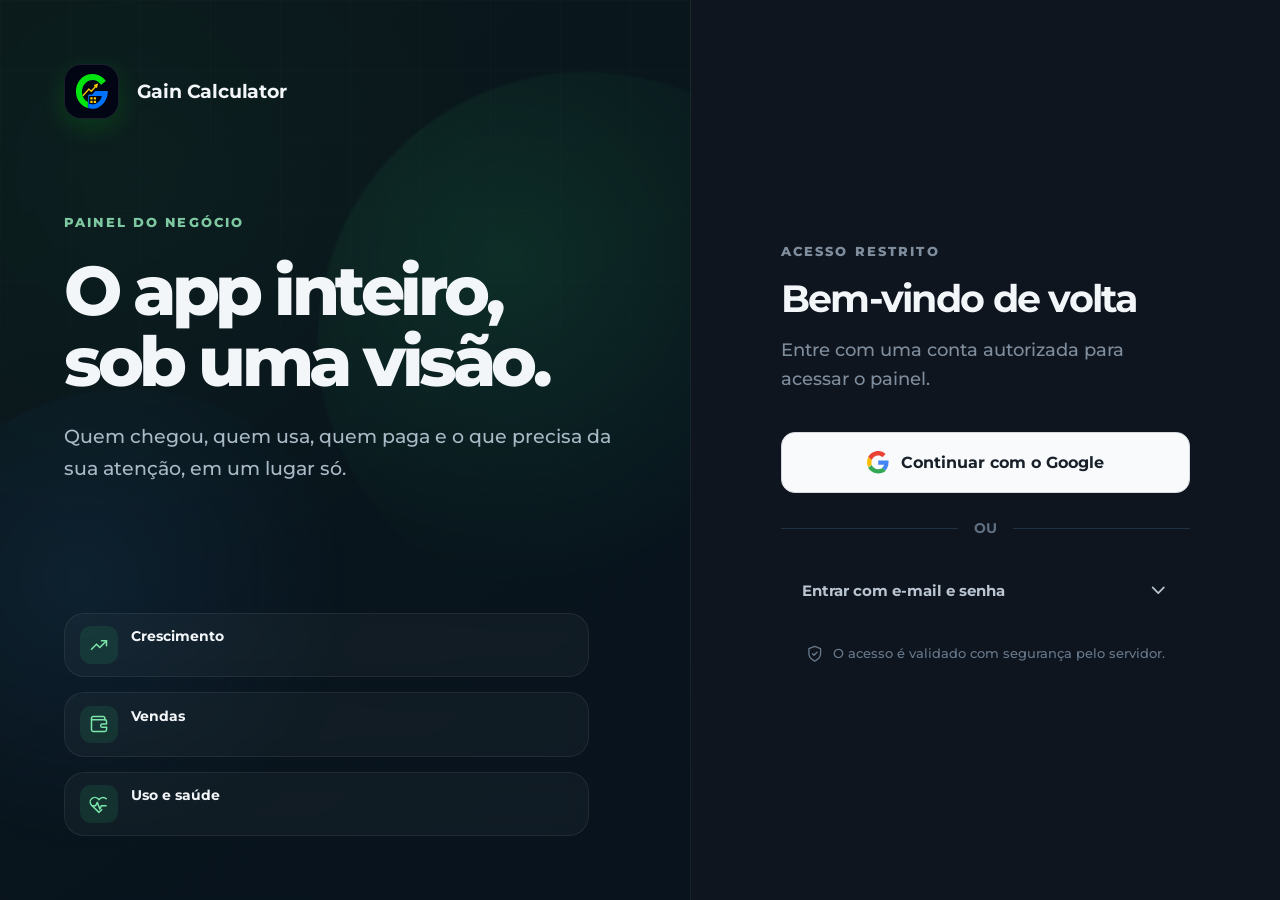
==== commit c9f4e8e0: "Painel admin: adicionar logo oficial e favicon do Gain" ====
--- a/docs/admin/index.html
+++ b/docs/admin/index.html
@@ -6,10 +6,13 @@
   <meta name="theme-color" content="#0b1119">
   <meta name="description" content="Painel do Gain Calculator: novos usuários, vendas, uso do app e operação.">
   <title>Gain Control</title>
+  <link rel="icon" type="image/svg+xml" href="./assets/gain-logo.svg">
+  <link rel="icon" type="image/png" sizes="180x180" href="./assets/gain-logo-180.png">
+  <link rel="apple-touch-icon" sizes="180x180" href="./assets/gain-logo-180.png">
   <link rel="preconnect" href="https://fonts.googleapis.com">
   <link rel="preconnect" href="https://fonts.gstatic.com" crossorigin>
   <link href="https://fonts.googleapis.com/css2?family=Montserrat:wght@400;500;600;700;800&display=swap" rel="stylesheet">
-  <link rel="stylesheet" href="./styles.css?v=20261112-mapa-de-uso-2">
+  <link rel="stylesheet" href="./styles.css?v=20261118-logo">
 </head>
 <body>
   <svg class="svg-sprite" aria-hidden="true">
@@ -63,6 +66,8 @@
     <symbol id="i-cpu" viewBox="0 0 24 24"><rect x="5" y="5" width="14" height="14" rx="2"/><rect x="9" y="9" width="6" height="6" rx="1"/><path d="M9 2v3M15 2v3M9 19v3M15 19v3M2 9h3M2 15h3M19 9h3M19 15h3"/></symbol>
     <symbol id="i-trending" viewBox="0 0 24 24"><path d="m3 17 6-6 4 4 8-8"/><path d="M15 7h6v6"/></symbol>
     <symbol id="i-gift" viewBox="0 0 24 24"><rect x="3" y="8" width="18" height="4" rx="1"/><path d="M12 8v13M19 12v7a2 2 0 0 1-2 2H7a2 2 0 0 1-2-2v-7M7.5 8a2.5 2.5 0 0 1 0-5C9.5 3 12 8 12 8s2.5-5 4.5-5a2.5 2.5 0 0 1 0 5"/></symbol>
+    <symbol id="i-mic" viewBox="0 0 24 24"><rect x="9" y="3" width="6" height="11" rx="3"/><path d="M5 11a7 7 0 0 0 14 0M12 18v3"/></symbol>
+    <symbol id="i-chats" viewBox="0 0 24 24"><path d="M16 10a5 5 0 0 1-5 5H7l-4 3V7a4 4 0 0 1 4-4h5a4 4 0 0 1 4 4Z"/><path d="M19.5 8.5A3.5 3.5 0 0 1 21 11.4V21l-3.5-2.6H13a3.6 3.6 0 0 1-3-1.4"/></symbol>
     <symbol id="i-info" viewBox="0 0 24 24"><circle cx="12" cy="12" r="9"/><path d="M12 16v-4M12 8h.01"/></symbol>
   </svg>
 
@@ -73,7 +78,7 @@
   <section id="auth-view" class="auth-shell">
     <div class="auth-story" aria-hidden="true">
       <div class="auth-brand">
-        <span class="brand-mark brand-mark--large">G</span>
+        <span class="brand-mark brand-mark--large"><img src="./assets/gain-logo.svg" alt="Gain Calculator" width="44" height="44"></span>
         <span>Gain Calculator</span>
       </div>
       <div class="auth-message">
@@ -93,7 +98,7 @@
     <div class="auth-panel">
       <div class="auth-card">
         <div class="auth-mobile-brand">
-          <span class="brand-mark">G</span>
+          <span class="brand-mark"><img src="./assets/gain-logo.svg" alt="Gain Control" width="38" height="38"></span>
           <span>Gain Control</span>
         </div>
         <span class="eyebrow">Acesso restrito</span>
@@ -139,7 +144,7 @@
     <div id="sidebar-backdrop" class="sidebar-backdrop" hidden></div>
     <aside id="sidebar" class="sidebar" aria-label="Navegação principal">
       <div class="sidebar-brand">
-        <span class="brand-mark">G</span>
+        <span class="brand-mark"><img src="./assets/gain-logo.svg" alt="Gain Control" width="38" height="38"></span>
         <span class="brand-copy"><strong>Gain Control</strong><small>Painel do negócio</small></span>
         <button id="close-sidebar" class="icon-button sidebar-close" type="button" aria-label="Fechar menu"><svg class="icon"><use href="#i-x"/></svg></button>
       </div>
@@ -160,6 +165,7 @@
           <button class="nav-item" type="button" data-page="users"><svg class="icon"><use href="#i-users"/></svg><span>Usuários</span><span id="nav-users-badge" class="nav-badge" hidden></span></button>
           <button class="nav-item" type="button" data-page="referrals"><svg class="icon"><use href="#i-gift"/></svg><span>Indicações</span></button>
           <button class="nav-item" type="button" data-page="broadcast"><svg class="icon"><use href="#i-send"/></svg><span>Comunicados</span></button>
+          <button class="nav-item" type="button" data-page="conversations"><svg class="icon"><use href="#i-chats"/></svg><span>Conversas</span></button>
         </div>
         <div class="nav-section">
           <span class="nav-label">Produto</span>
@@ -230,6 +236,6 @@
 
   <div id="toast-region" class="toast-region" aria-live="polite" aria-atomic="true"></div>
 
-  <script src="./app.js?v=20261112-mapa-de-uso-2" defer></script>
+  <script src="./app.js?v=20261117-conversas" defer></script>
 </body>
 </html>
--- a/docs/admin/styles.css
+++ b/docs/admin/styles.css
@@ -110,10 +110,11 @@
 }
 .auth-brand { display: flex; align-items: center; gap: 0.875rem; font-weight: 700; font-size: 0.9375rem; letter-spacing: -.01em; }
 .brand-mark {
-  width: 2.375rem; height: 2.375rem; display: grid; place-items: center; flex: 0 0 auto;
-  border-radius: 0.75rem; background: linear-gradient(145deg, #48df8b, #2bbd71);
-  color: #062214; font-size: 1.0625rem; font-weight: 800; box-shadow: 0 8px 26px rgba(32,201,109,.18);
-}
+  width: 2.375rem; height: 2.375rem; display: grid; place-items: center; flex: 0 0 auto; overflow: hidden;
+  border-radius: 0.75rem; border: 1px solid rgba(255, 255, 255, .1); background: #010514;
+  color: #062214; font-size: 1.0625rem; font-weight: 800; box-shadow: 0 8px 26px rgba(1, 228, 15, .16);
+}
+.brand-mark img, .brand-mark svg { width: 100%; height: 100%; display: block; object-fit: cover; }
 .brand-mark--large { width: 2.75rem; height: 2.75rem; border-radius: 0.875rem; font-size: 1.1875rem; }
 .auth-message { max-width: 40.625rem; margin: auto 0 2rem; }
 .eyebrow { color: var(--muted); font-size: 0.625rem; font-weight: 800; letter-spacing: .17em; line-height: 1.2; text-transform: uppercase; }
@@ -773,6 +774,98 @@
 .progress-fill { height: 100%; border-radius: inherit; background: var(--green); transition: width .25s; }
 .progress-copy { display: flex; justify-content: space-between; margin-top: 0.4375rem; color: var(--muted); font-size: 0.5rem; }
 
+/* Conversas (retorno pelo WhatsApp) -------------------------------------
+   A mesma gramática dos Comunicados, agora com os dois lados: o que a Gain IA
+   mandou fica à direita, em verde; o que a pessoa respondeu, à esquerda, em
+   neutro. A página é só de leitura, então o rodapé diz isso no lugar do campo
+   de escrita. */
+.inbox-shell { height: clamp(28rem, calc(100dvh - 10.5rem), 52rem); }
+.inbox-filters { flex: 0 0 auto; display: flex; flex-wrap: wrap; align-items: center; gap: 0.375rem; padding: 0.625rem 0.9375rem 0.25rem; }
+.inbox-filters .filter-chip small { margin-left: 0.1875rem; opacity: .7; font-variant-numeric: tabular-nums; }
+.inbox-filters .toolbar-select { flex: 1 1 100%; min-width: 0; }
+.inbox-side .search-field input, .inbox-filters .toolbar-select { min-height: 2.25rem; height: 2.25rem; font-size: 0.5625rem; }
+.inbox-row {
+  width: 100%; display: flex; align-items: flex-start; gap: 0.625rem; padding: 0.625rem 0.5rem;
+  border: 0; border-radius: 0.625rem; background: transparent; color: var(--text); font: inherit; text-align: left;
+  cursor: pointer; transition: background .15s ease-out;
+}
+.inbox-row + .inbox-row { margin-top: 0.125rem; }
+.inbox-row:hover { background: rgba(255,255,255,.035); }
+.inbox-row.is-active { background: rgba(52,212,123,.09); }
+.inbox-row:focus-visible { outline: 2px solid var(--green); outline-offset: -2px; }
+.inbox-row .avatar { width: 2.25rem; height: 2.25rem; flex: 0 0 auto; font-size: 0.5rem; }
+.inbox-row-copy { min-width: 0; flex: 1; display: grid; gap: 0.1875rem; }
+.inbox-row-line { min-width: 0; display: flex; align-items: center; gap: 0.375rem; }
+.inbox-row-line strong { min-width: 0; flex: 1; overflow: hidden; text-overflow: ellipsis; white-space: nowrap; font-size: 0.625rem; font-weight: 650; }
+.inbox-row-line time { flex: 0 0 auto; color: var(--muted); font-size: 0.4688rem; font-variant-numeric: tabular-nums; }
+.inbox-row-line time.is-new { color: var(--green); font-weight: 700; }
+.inbox-row-preview { color: var(--text-soft); font-size: 0.5313rem; }
+.inbox-row-preview > span { min-width: 0; flex: 1; overflow: hidden; text-overflow: ellipsis; white-space: nowrap; }
+.inbox-row-preview .icon { width: 0.75rem; height: 0.75rem; flex: 0 0 auto; color: var(--muted); }
+.inbox-row-preview .icon.is-sent { color: #63d8ff; }
+.inbox-row-preview .icon.is-failed { color: var(--red); }
+.inbox-dot { width: 0.5rem; height: 0.5rem; flex: 0 0 auto; border-radius: 50%; background: var(--green); }
+.inbox-row-meta { display: flex; flex-wrap: wrap; gap: 0.125rem 0.5rem; color: var(--muted); font-size: 0.4688rem; }
+.inbox-tone--green { color: var(--green); }
+.inbox-tone--blue { color: var(--blue); }
+.inbox-tone--purple { color: var(--purple); }
+.inbox-tone--yellow { color: var(--yellow); }
+.inbox-tone--red { color: var(--red); }
+.inbox-tone--neutral { color: var(--muted); }
+
+.inbox-main .chat-top .avatar { flex: 0 0 auto; }
+.inbox-back { display: none; flex: 0 0 auto; }
+.inbox-back .icon { transform: rotate(180deg); }
+.inbox-outcome {
+  flex: 0 0 auto; display: grid; gap: 0.5rem; padding: 0.625rem 0.9375rem;
+  border-bottom: 1px solid var(--line-soft); background: rgba(255,255,255,.02);
+}
+.inbox-outcome-flags { display: flex; flex-wrap: wrap; gap: 0.375rem; }
+.inbox-outcome dl { display: grid; grid-template-columns: repeat(2, minmax(0, 1fr)); gap: 0.5rem 1rem; margin: 0; }
+.inbox-outcome dt { color: var(--muted); font-size: 0.4688rem; font-weight: 700; }
+.inbox-outcome dd { margin: 0.125rem 0 0; font-size: 0.5625rem; line-height: 1.55; }
+.inbox-outcome-wide { grid-column: 1 / -1; }
+.inbox-foot {
+  flex: 0 0 auto; display: flex; align-items: center; gap: 0.5rem; padding: 0.625rem 0.9375rem;
+  border-top: 1px solid var(--line-soft); background: rgba(0,0,0,.18); color: var(--muted); font-size: 0.5rem; line-height: 1.5;
+}
+.inbox-foot .icon { width: 0.875rem; height: 0.875rem; flex: 0 0 auto; }
+
+.chat-line { display: flex; margin-top: 0.375rem; }
+.chat-line--out { justify-content: flex-end; }
+.chat-line--in { justify-content: flex-start; }
+.chat-stack { display: grid; gap: 0.1875rem; max-width: min(80%, 34rem); }
+.chat-stack .chat-bubble { max-width: none; margin-left: 0; }
+.chat-bubble--in { border-radius: 0.25rem 0.75rem 0.75rem 0.75rem; background: var(--surface-3); color: var(--text); }
+.chat-bubble--in .bubble-meta { color: var(--muted); }
+.chat-bubble-footer { display: block; margin-top: 0.375rem; color: rgba(215,240,228,.6); font-size: 0.5rem; }
+.chat-bubble-tag { display: flex; align-items: center; gap: 0.25rem; margin-bottom: 0.25rem; color: var(--muted); font-size: 0.4688rem; font-weight: 700; }
+.chat-bubble-tag .icon { width: 0.75rem; height: 0.75rem; }
+.chat-quick { display: grid; gap: 0.1875rem; }
+.chat-quick span {
+  padding: 0.4375rem 0.75rem; border-radius: 0.5rem; background: #0f3c2d; color: #63d8ff;
+  font-size: 0.5625rem; font-weight: 650; text-align: center;
+}
+.chat-day { display: flex; justify-content: center; margin: 0.875rem 0 0.375rem; }
+.chat-day span { padding: 0.25rem 0.625rem; border-radius: 0.5rem; background: var(--surface-2); color: var(--text-soft); font-size: 0.5rem; font-weight: 700; }
+.chat-late { margin: 0; color: var(--yellow); font-size: 0.4688rem; }
+
+.inbox-main--empty { justify-content: center; overflow-y: auto; }
+.inbox-waiting { width: 100%; max-width: 36rem; margin: auto; padding: 1.5rem; }
+.inbox-waiting h3 { margin: 0; font-size: 0.875rem; letter-spacing: -.02em; }
+.inbox-waiting p { margin: 0.5rem 0 0; color: var(--text-soft); font-size: 0.625rem; line-height: 1.6; }
+.inbox-waiting .inbox-waiting-sub { margin-top: 1.25rem; color: var(--muted); font-size: 0.5rem; font-weight: 700; }
+.inbox-queue { display: grid; gap: 0.5rem; margin: 0.625rem 0 1rem; padding: 0; list-style: none; }
+.inbox-queue li {
+  display: grid; grid-template-columns: 2rem minmax(0, 1fr) auto; align-items: center; gap: 0.75rem;
+  padding: 0.625rem 0.75rem; border: 1px solid var(--line-soft); border-radius: var(--radius);
+}
+.inbox-queue-count { font-size: 0.875rem; font-weight: 800; font-variant-numeric: tabular-nums; text-align: center; }
+.inbox-queue strong, .inbox-queue small { display: block; }
+.inbox-queue strong { font-size: 0.625rem; }
+.inbox-queue small { margin-top: 0.125rem; color: var(--muted); font-size: 0.5rem; }
+.inbox-queue-people { display: flex; flex-wrap: wrap; justify-content: flex-end; gap: 0.25rem; max-width: 12rem; }
+
 /* Versões e rastros */
 .version-list { display: grid; gap: 0.625rem; }
 .version-row { display: grid; grid-template-columns: minmax(5rem,.55fr) minmax(0,1.5fr) 2.75rem 2.75rem; align-items: center; gap: 0.75rem; padding: 0.6875rem 0; border-bottom: 1px solid var(--line-soft); }
@@ -821,6 +914,7 @@
 .news-thumb { display: block; border: 1px solid var(--line); border-radius: 0.625rem; background: var(--field); object-fit: cover; }
 .news-thumb--card { width: 7.5rem; aspect-ratio: 4 / 3; }
 .news-thumb--guide { width: 3.75rem; aspect-ratio: 2 / 3; }
+.news-thumb--video { width: 6.25rem; aspect-ratio: 9 / 16; background: #000; object-fit: contain; }
 .news-thumb--empty { display: grid; place-content: center; justify-items: center; gap: 0.25rem; color: var(--muted); text-align: center; }
 .news-thumb--empty small { padding: 0 0.25rem; font-size: 0.5rem; line-height: 1.3; }
 .news-copy { min-width: 0; display: grid; gap: 0.3125rem; }
@@ -868,6 +962,13 @@
   .chat-shell { grid-template-columns: 1fr; height: auto; }
   .chat-side { max-height: 26rem; }
   .chat-main { height: clamp(26rem, calc(100dvh - 14rem), 40rem); }
+  /* Conversas: uma coluna por vez, como no mensageiro do celular. */
+  .inbox-shell .chat-side { max-height: none; height: clamp(26rem, calc(100dvh - 12rem), 44rem); }
+  .inbox-shell .inbox-main--empty { height: auto; }
+  .inbox-shell.has-selection .inbox-side { display: none; }
+  .inbox-shell.has-selection .inbox-back { display: grid; }
+  .inbox-shell:not(.has-selection) .inbox-main:not(.inbox-main--empty) { display: none; }
+  .inbox-shell:not(.has-selection) .inbox-row.is-active { background: transparent; }
   .auth-shell { grid-template-columns: .9fr 1.1fr; }
   .auth-story { padding: 2.375rem; }
   .auth-message h1 { font-size: 3rem; }
@@ -1712,3 +1813,13 @@
   .feat-panel .panel-head, .wb-panel .panel-head { flex-wrap: wrap; }
   .feat-panel .segmented { width: 100%; }
 }
+
+/* Conversas no celular: o cabeçalho guarda nome e ação; o estado vai para a
+   faixa do resultado, e o resultado empilha. */
+@media (max-width: 600px) {
+  .inbox-main .chat-top > .status-pill { display: none; }
+  .inbox-outcome dl { grid-template-columns: 1fr; }
+  .chat-stack { max-width: 88%; }
+  .inbox-queue li { grid-template-columns: 2rem minmax(0, 1fr); }
+  .inbox-queue-people { grid-column: 1 / -1; justify-content: flex-start; max-width: none; }
+}
